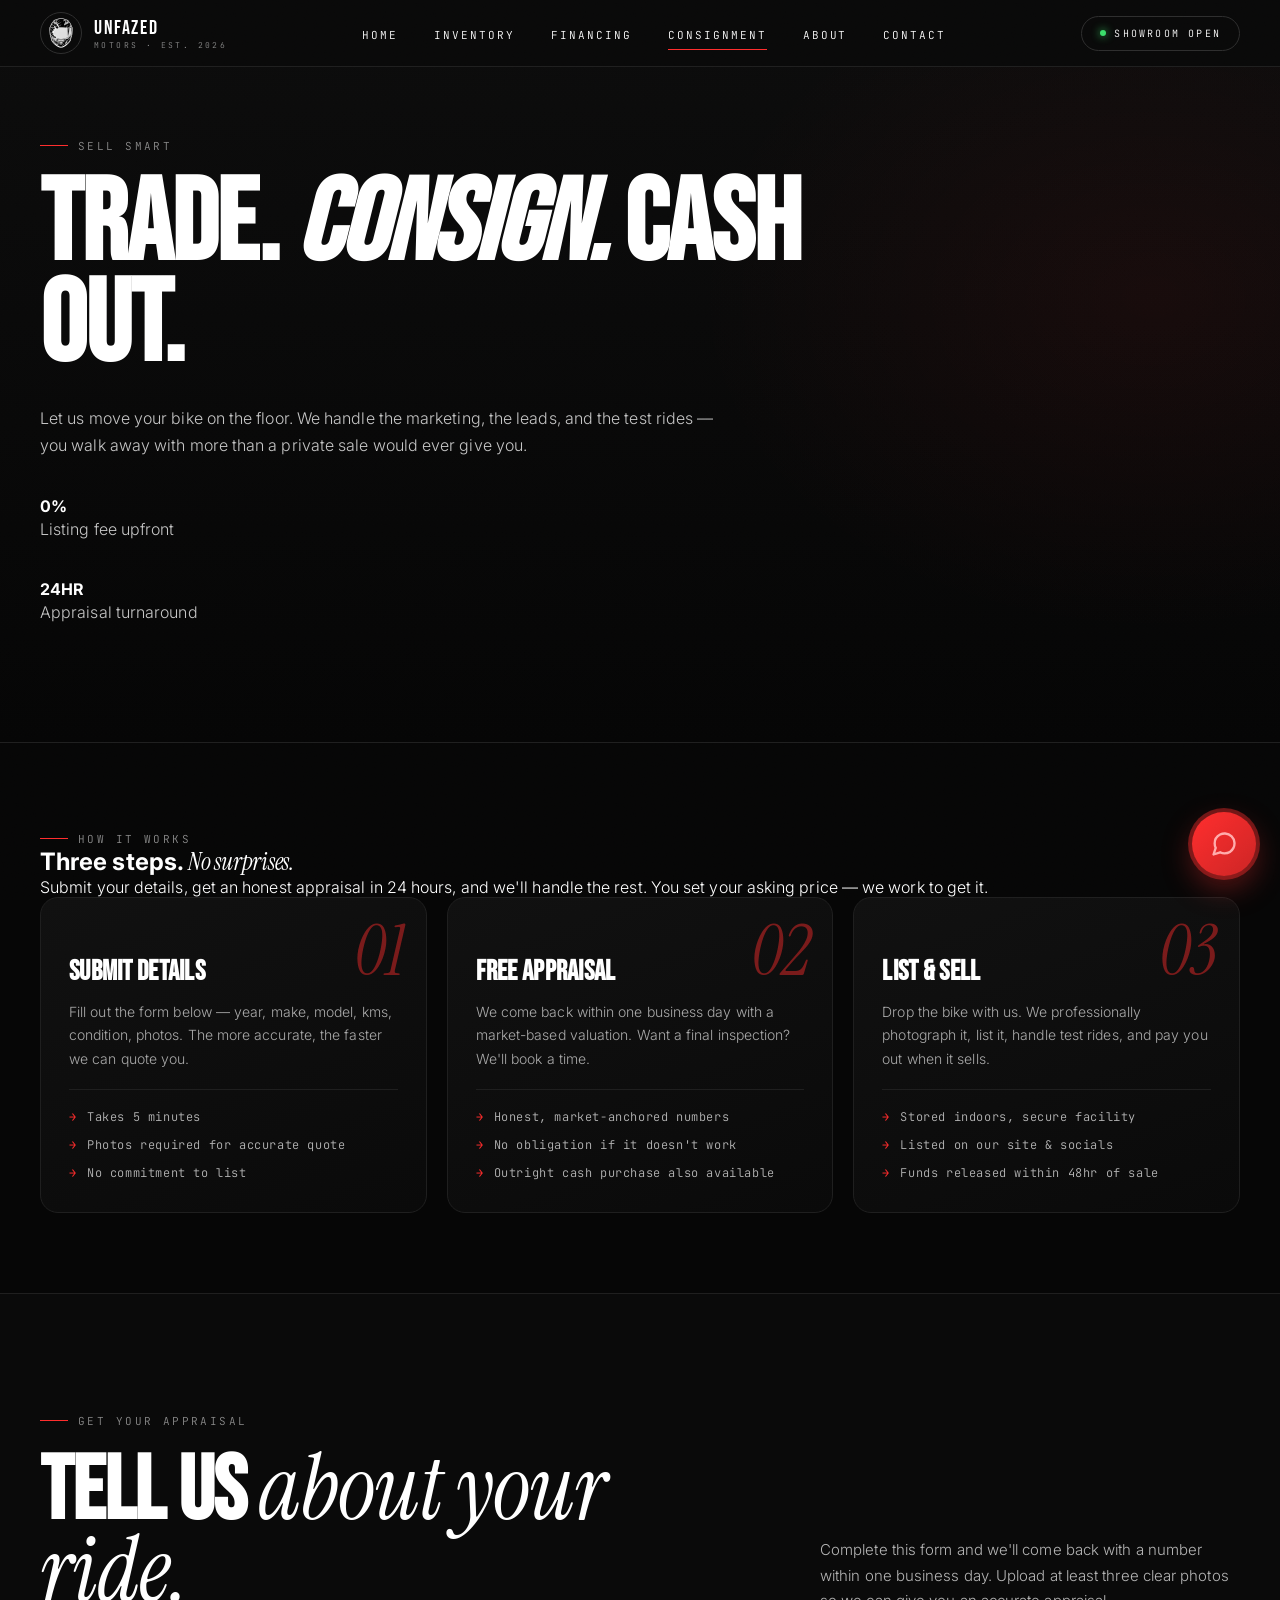
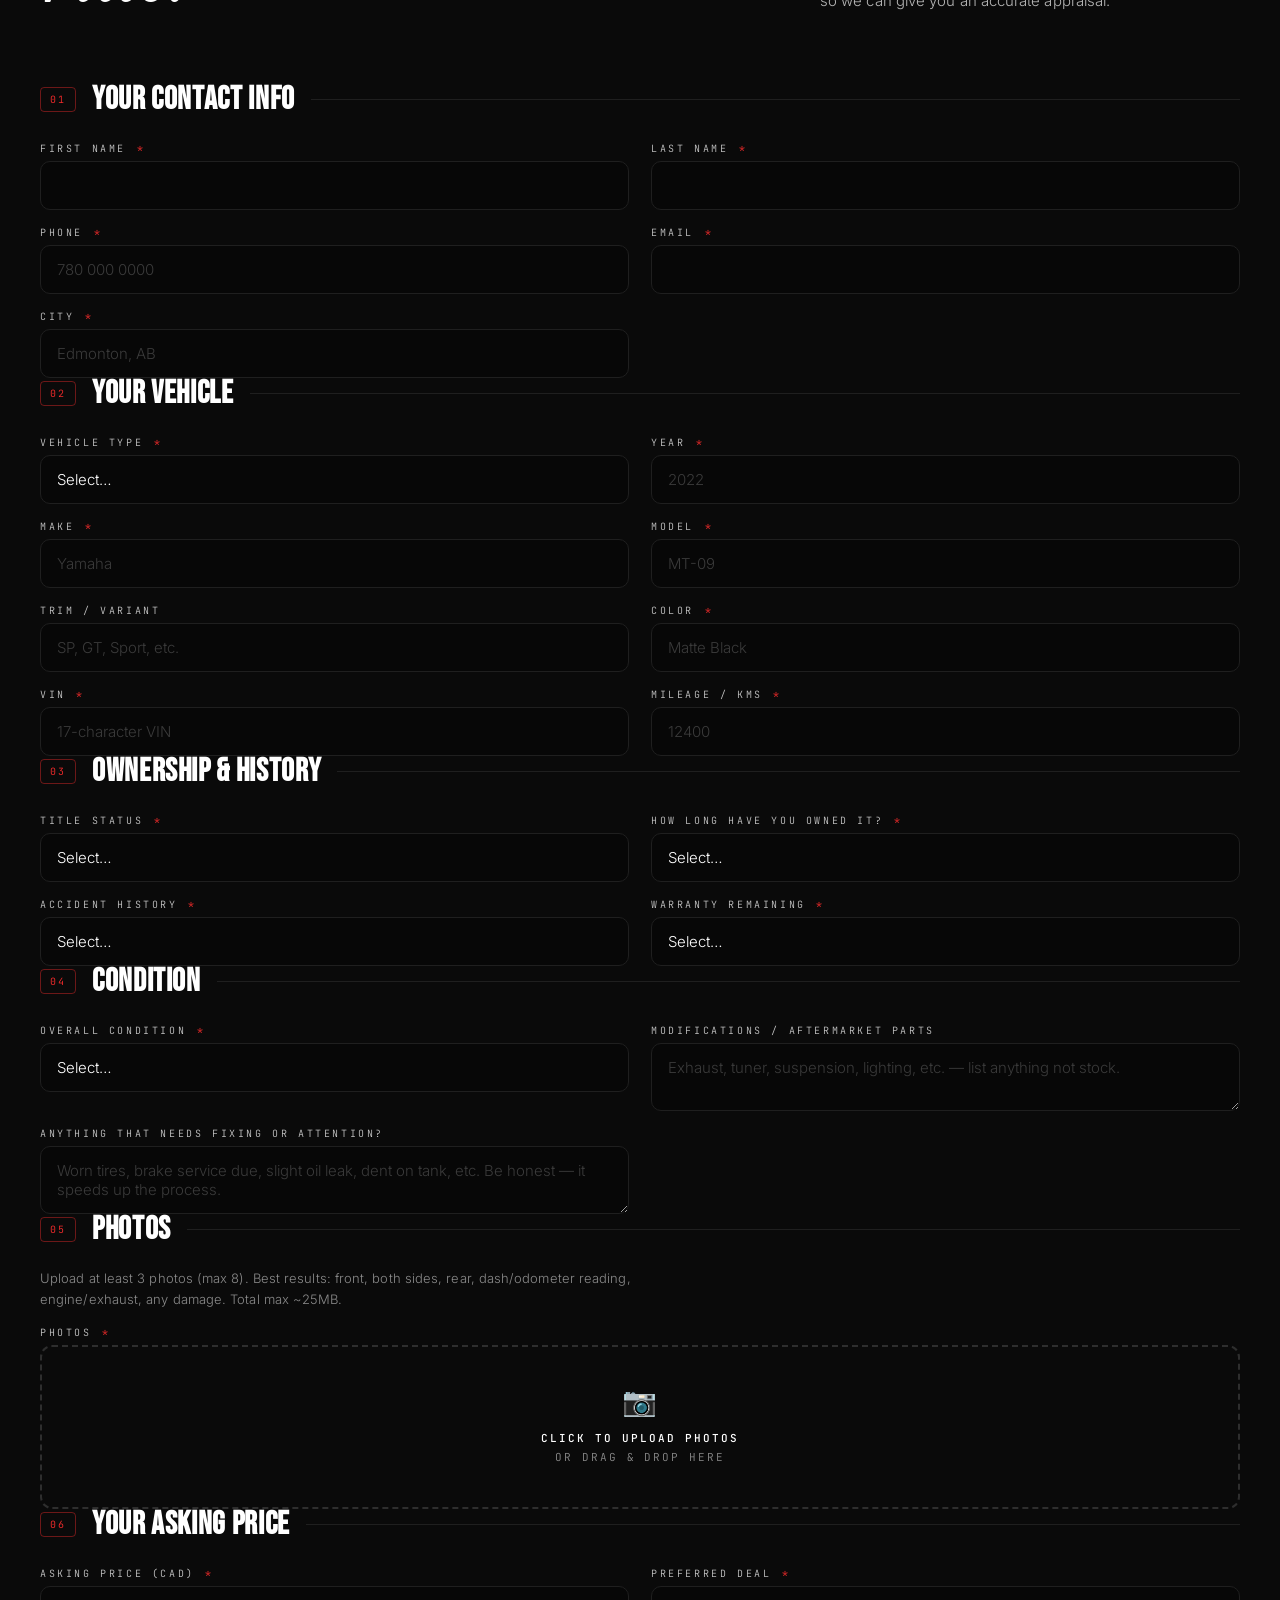
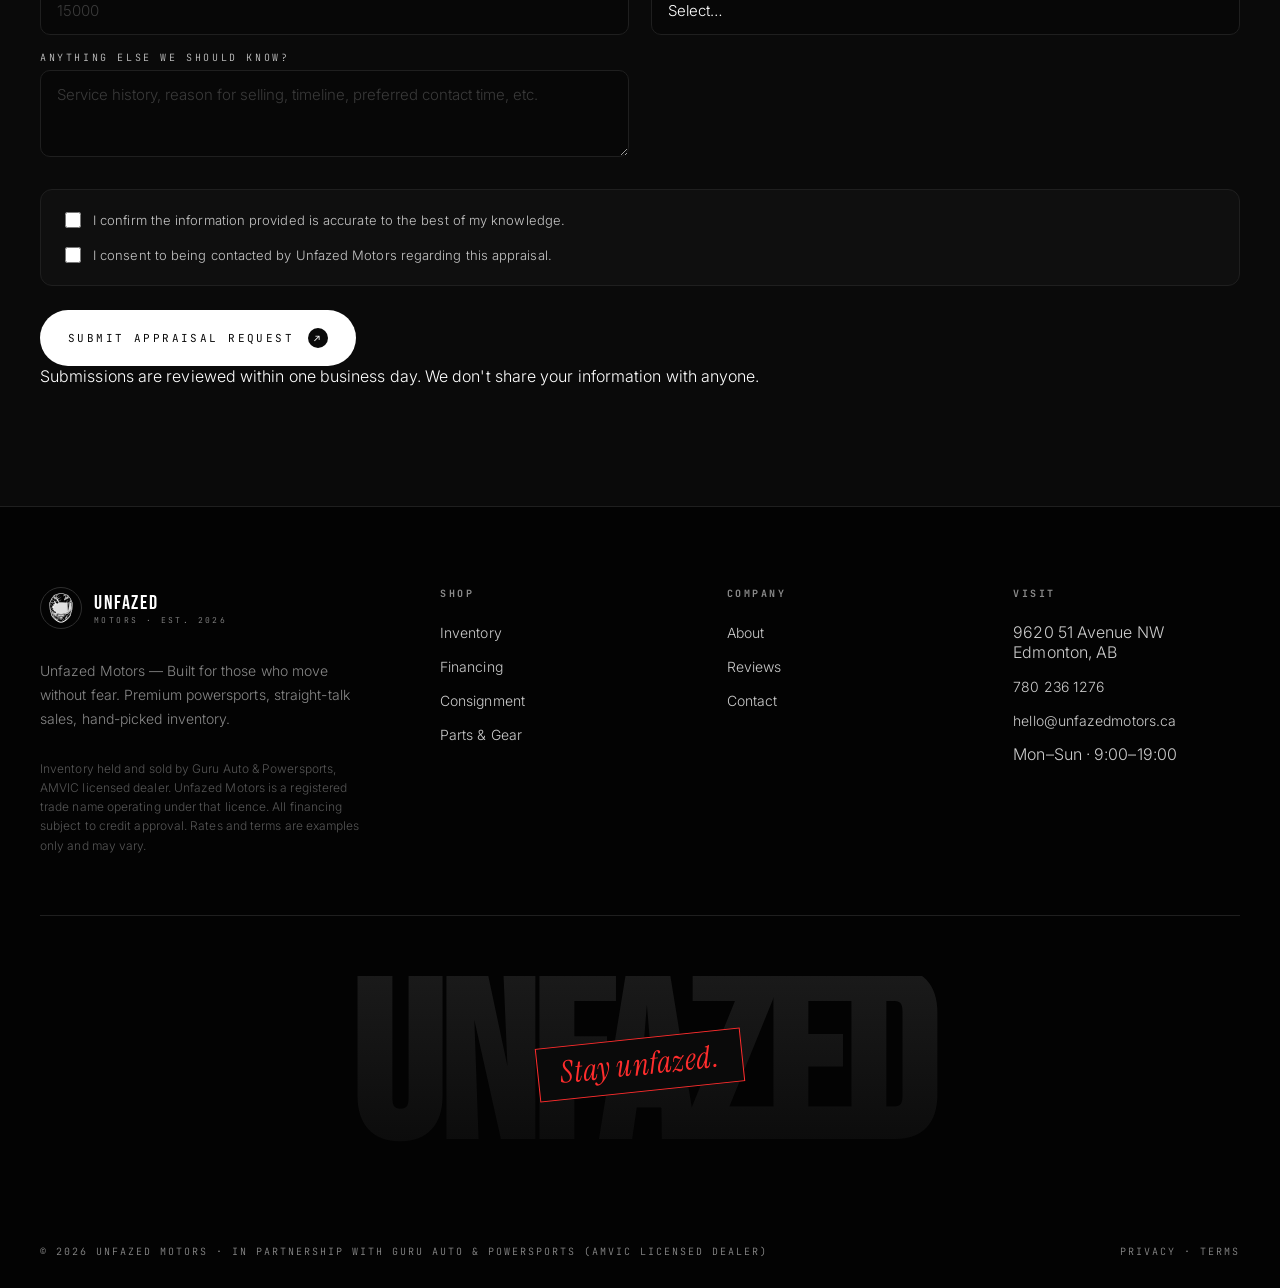
==== consignment.html @ b4e79d4d "Clean website upload without Airtable secrets" ====
<!DOCTYPE html>
<html lang="en">
<head>
<meta charset="UTF-8">
<meta name="viewport" content="width=device-width, initial-scale=1.0">
<title>Consignment & Trade-In · Get Your Appraisal — Unfazed Motors</title>
<link rel="icon" href="favicon.ico" sizes="any">
<link rel="icon" type="image/png" href="assets/logo-damaged.png">
<link rel="apple-touch-icon" href="assets/logo-damaged.png">
<meta name="description" content="Sell your motorcycle, ATV, or powersports vehicle on consignment at Unfazed Motors in Edmonton. Free appraisal — submit your details and photos online.">
<meta name="theme-color" content="#0a0a0a">
<link rel="preconnect" href="https://fonts.googleapis.com">
<link rel="preconnect" href="https://fonts.gstatic.com" crossorigin>
<link href="https://fonts.googleapis.com/css2?family=Bebas+Neue&family=Instrument+Serif:ital@0;1&family=JetBrains+Mono:wght@400;500&family=Inter:wght@300;400;500;600&display=swap" rel="stylesheet">
<link rel="stylesheet" href="css/style.css">
<link rel="stylesheet" href="css/financing.css">
<link rel="stylesheet" href="css/consignment.css">
<link rel="stylesheet" href="css/chatbot.css">
</head>
<body class="financing-page">

<!-- ========== HEADER ========== -->
<header id="hdr" class="stuck">
  <a href="index.html" class="brand">
    <div class="brand-mark"><img src="assets/logo-damaged.png" alt="Unfazed Motors"></div>
    <div class="brand-name">UNFAZED<small>MOTORS · EST. 2026</small></div>
  </a>
  <nav>
    <ul>
      <li><a href="index.html">Home</a></li>
      <li><a href="inventory.html">Inventory</a></li>
      <li><a href="financing.html">Financing</a></li>
      <li><a href="consignment.html" class="active">Consignment</a></li>
      <li><a href="index.html#about">About</a></li>
      <li><a href="index.html#contact">Contact</a></li>
    </ul>
  </nav>
  <a href="tel:17802361276" class="header-cta">Showroom Open</a>
  <button class="burger" aria-label="Menu"><span></span><span></span><span></span></button>
</header>

<nav class="mobile-nav" id="mobileNav">
  <a href="index.html">Home</a>
  <a href="inventory.html">Inventory</a>
  <a href="financing.html">Financing</a>
  <a href="consignment.html">Consignment</a>
  <a href="index.html#about">About</a>
  <a href="index.html#contact">Contact</a>
  <a href="tel:17802361276" class="mob-cta">780 236 1276</a>
</nav>

<!-- ========== HERO ========== -->
<section class="fin-hero">
  <div class="fin-hero-bg"></div>
  <div class="fin-hero-inner">
    <span class="eyebrow">Sell Smart</span>
    <h1>Trade. <em>Consign.</em> Cash out.</h1>
    <p class="fin-hero-sub">Let us move your bike on the floor. We handle the marketing, the leads, and the test rides — you walk away with more than a private sale would ever give you.</p>
    <div class="fin-hero-stats">
      <div class="fin-stat"><b>0<span>%</span></b><p>Listing fee upfront</p></div>
      <div class="fin-stat"><b>24<span>HR</span></b><p>Appraisal turnaround</p></div>
    </div>
  </div>
</section>

<!-- ========== HOW IT WORKS ========== -->
<div class="fin-why">
  <div class="fin-why-head">
    <span class="eyebrow">How it works</span>
    <h2>Three steps. <em class="serif">No surprises.</em></h2>
    <p>Submit your details, get an honest appraisal in 24 hours, and we'll handle the rest. You set your asking price — we work to get it.</p>
  </div>
  <div class="fin-why-grid">

    <div class="fin-why-card reveal">
      <div class="wc-num">01</div>
      <h3>Submit details</h3>
      <p>Fill out the form below — year, make, model, kms, condition, photos. The more accurate, the faster we can quote you.</p>
      <ul>
        <li>Takes 5 minutes</li>
        <li>Photos required for accurate quote</li>
        <li>No commitment to list</li>
      </ul>
    </div>

    <div class="fin-why-card reveal">
      <div class="wc-num">02</div>
      <h3>Free appraisal</h3>
      <p>We come back within one business day with a market-based valuation. Want a final inspection? We'll book a time.</p>
      <ul>
        <li>Honest, market-anchored numbers</li>
        <li>No obligation if it doesn't work</li>
        <li>Outright cash purchase also available</li>
      </ul>
    </div>

    <div class="fin-why-card reveal">
      <div class="wc-num">03</div>
      <h3>List & sell</h3>
      <p>Drop the bike with us. We professionally photograph it, list it, handle test rides, and pay you out when it sells.</p>
      <ul>
        <li>Stored indoors, secure facility</li>
        <li>Listed on our site & socials</li>
        <li>Funds released within 48hr of sale</li>
      </ul>
    </div>

  </div>
</div>

<!-- ========== APPRAISAL FORM ========== -->
<section class="fin-form-section" id="apply">
  <div class="section-head">
    <div class="left">
      <span class="eyebrow">Get your appraisal</span>
      <h2 class="section-title">Tell us <em>about your ride.</em></h2>
    </div>
    <div class="right">
      <p>Complete this form and we'll come back with a number within one business day. Upload at least three clear photos so we can give you an accurate appraisal.</p>
    </div>
  </div>

  <div id="conFormWrap">
    <form
      id="conForm"
      action="https://formspree.io/f/xgorpqny"
      method="POST"
      enctype="multipart/form-data"
      class="fin-form"
      novalidate
    >
      <input type="hidden" name="_subject" value="🏍️ New Consignment Appraisal Request">
      <input type="hidden" name="_replyto" id="replyto" value="">
      <input type="hidden" name="form_type" value="Consignment / Trade-In Appraisal">

      <!-- ===== CONTACT ===== -->
      <div class="fs-block">
        <div class="fs-section-head">
          <span class="fs-num">01</span>
          <h2 class="fs-section-title">Your contact info</h2>
          <span class="fs-section-rule"></span>
        </div>
        <div class="fs-grid">
          <div class="fs-field">
            <label class="fs-label" for="firstName">First name <i class="req">*</i></label>
            <input class="fs-input" type="text" id="firstName" name="firstName" required autocomplete="given-name">
          </div>
          <div class="fs-field">
            <label class="fs-label" for="lastName">Last name <i class="req">*</i></label>
            <input class="fs-input" type="text" id="lastName" name="lastName" required autocomplete="family-name">
          </div>
          <div class="fs-field">
            <label class="fs-label" for="phone">Phone <i class="req">*</i></label>
            <input class="fs-input" type="tel" id="phone" name="phone" required autocomplete="tel" placeholder="780 000 0000">
          </div>
          <div class="fs-field">
            <label class="fs-label" for="emailInput">Email <i class="req">*</i></label>
            <input class="fs-input" type="email" id="emailInput" name="email" required autocomplete="email">
          </div>
          <div class="fs-field fs-full">
            <label class="fs-label" for="city">City <i class="req">*</i></label>
            <input class="fs-input" type="text" id="city" name="city" required placeholder="Edmonton, AB">
          </div>
        </div>
      </div>

      <!-- ===== VEHICLE BASICS ===== -->
      <div class="fs-block">
        <div class="fs-section-head">
          <span class="fs-num">02</span>
          <h2 class="fs-section-title">Your vehicle</h2>
          <span class="fs-section-rule"></span>
        </div>
        <div class="fs-grid">
          <div class="fs-field">
            <label class="fs-label" for="vehicleType">Vehicle type <i class="req">*</i></label>
            <select class="fs-input" id="vehicleType" name="vehicleType" required>
              <option value="">Select…</option>
              <option>Motorcycle</option>
              <option>Scooter</option>
              <option>ATV</option>
              <option>UTV / Side-by-Side</option>
              <option>Snowmobile</option>
              <option>Dirt Bike</option>
              <option>Car / Truck / SUV</option>
              <option>Other</option>
            </select>
          </div>
          <div class="fs-field">
            <label class="fs-label" for="year">Year <i class="req">*</i></label>
            <input class="fs-input" type="number" id="year" name="year" required min="1950" max="2030" placeholder="2022">
          </div>
          <div class="fs-field">
            <label class="fs-label" for="make">Make <i class="req">*</i></label>
            <input class="fs-input" type="text" id="make" name="make" required placeholder="Yamaha">
          </div>
          <div class="fs-field">
            <label class="fs-label" for="model">Model <i class="req">*</i></label>
            <input class="fs-input" type="text" id="model" name="model" required placeholder="MT-09">
          </div>
          <div class="fs-field">
            <label class="fs-label" for="trim">Trim / Variant</label>
            <input class="fs-input" type="text" id="trim" name="trim" placeholder="SP, GT, Sport, etc.">
          </div>
          <div class="fs-field">
            <label class="fs-label" for="color">Color <i class="req">*</i></label>
            <input class="fs-input" type="text" id="color" name="color" required placeholder="Matte Black">
          </div>
          <div class="fs-field">
            <label class="fs-label" for="vin">VIN <i class="req">*</i></label>
            <input class="fs-input" type="text" id="vin" name="vin" required maxlength="17" placeholder="17-character VIN">
          </div>
          <div class="fs-field">
            <label class="fs-label" for="kms">Mileage / KMs <i class="req">*</i></label>
            <input class="fs-input" type="number" id="kms" name="kms" required min="0" placeholder="12400">
          </div>
        </div>
      </div>

      <!-- ===== OWNERSHIP & HISTORY ===== -->
      <div class="fs-block">
        <div class="fs-section-head">
          <span class="fs-num">03</span>
          <h2 class="fs-section-title">Ownership & history</h2>
          <span class="fs-section-rule"></span>
        </div>
        <div class="fs-grid">
          <div class="fs-field">
            <label class="fs-label" for="ownership">Title status <i class="req">*</i></label>
            <select class="fs-input" id="ownership" name="ownership" required>
              <option value="">Select…</option>
              <option>Clean title — owned outright</option>
              <option>Lien — still financing</option>
              <option>Lease buyout</option>
              <option>Salvage / rebuilt</option>
              <option>Other / Unsure</option>
            </select>
          </div>
          <div class="fs-field">
            <label class="fs-label" for="ownedFor">How long have you owned it? <i class="req">*</i></label>
            <select class="fs-input" id="ownedFor" name="ownedFor" required>
              <option value="">Select…</option>
              <option>Under 6 months</option>
              <option>6–12 months</option>
              <option>1–2 years</option>
              <option>2–5 years</option>
              <option>5+ years</option>
            </select>
          </div>
          <div class="fs-field">
            <label class="fs-label" for="accident">Accident history <i class="req">*</i></label>
            <select class="fs-input" id="accident" name="accident" required>
              <option value="">Select…</option>
              <option>No accidents — clean record</option>
              <option>Minor — dropped / cosmetic</option>
              <option>Moderate — repaired collision</option>
              <option>Major — frame/major component damage</option>
              <option>Unsure</option>
            </select>
          </div>
          <div class="fs-field">
            <label class="fs-label" for="warranty">Warranty remaining <i class="req">*</i></label>
            <select class="fs-input" id="warranty" name="warranty" required>
              <option value="">Select…</option>
              <option>Full factory warranty active</option>
              <option>Extended warranty active</option>
              <option>Powertrain only</option>
              <option>Expired / no warranty</option>
              <option>Unsure</option>
            </select>
          </div>
        </div>
      </div>

      <!-- ===== CONDITION ===== -->
      <div class="fs-block">
        <div class="fs-section-head">
          <span class="fs-num">04</span>
          <h2 class="fs-section-title">Condition</h2>
          <span class="fs-section-rule"></span>
        </div>
        <div class="fs-grid">
          <div class="fs-field fs-full">
            <label class="fs-label" for="condition">Overall condition <i class="req">*</i></label>
            <select class="fs-input" id="condition" name="condition" required>
              <option value="">Select…</option>
              <option>Showroom / like-new</option>
              <option>Excellent — minor wear</option>
              <option>Good — typical use</option>
              <option>Fair — visible wear, runs well</option>
              <option>Needs work — mechanical issues</option>
            </select>
          </div>
          <div class="fs-field fs-full">
            <label class="fs-label" for="modifications">Modifications / aftermarket parts</label>
            <textarea class="fs-input" id="modifications" name="modifications" rows="2" placeholder="Exhaust, tuner, suspension, lighting, etc. — list anything not stock."></textarea>
          </div>
          <div class="fs-field fs-full">
            <label class="fs-label" for="needsFixing">Anything that needs fixing or attention?</label>
            <textarea class="fs-input" id="needsFixing" name="needsFixing" rows="2" placeholder="Worn tires, brake service due, slight oil leak, dent on tank, etc. Be honest — it speeds up the process."></textarea>
          </div>
        </div>
      </div>

      <!-- ===== PHOTOS ===== -->
      <div class="fs-block">
        <div class="fs-section-head">
          <span class="fs-num">05</span>
          <h2 class="fs-section-title">Photos</h2>
          <span class="fs-section-rule"></span>
        </div>
        <p class="fs-block-help">Upload at least 3 photos (max 8). Best results: front, both sides, rear, dash/odometer reading, engine/exhaust, any damage. Total max ~25MB.</p>
        <div class="fs-field fs-full">
          <label class="fs-label" for="photos">Photos <i class="req">*</i></label>
          <label class="fs-file-drop" for="photos">
            <input type="file" id="photos" name="photos" accept="image/*" multiple required>
            <span class="fs-file-icon">📷</span>
            <span class="fs-file-text"><b>Click to upload photos</b><br><span>or drag & drop here</span></span>
            <span class="fs-file-list" id="photoList"></span>
          </label>
        </div>
      </div>

      <!-- ===== ASKING PRICE ===== -->
      <div class="fs-block">
        <div class="fs-section-head">
          <span class="fs-num">06</span>
          <h2 class="fs-section-title">Your asking price</h2>
          <span class="fs-section-rule"></span>
        </div>
        <div class="fs-grid">
          <div class="fs-field">
            <label class="fs-label" for="askingPrice">Asking price (CAD) <i class="req">*</i></label>
            <input class="fs-input" type="number" id="askingPrice" name="askingPrice" required min="0" placeholder="15000">
          </div>
          <div class="fs-field">
            <label class="fs-label" for="dealType">Preferred deal <i class="req">*</i></label>
            <select class="fs-input" id="dealType" name="dealType" required>
              <option value="">Select…</option>
              <option>Consignment (you sell it for me)</option>
              <option>Outright cash purchase</option>
              <option>Trade toward another bike on your floor</option>
              <option>Open to either — recommend best option</option>
            </select>
          </div>
          <div class="fs-field fs-full">
            <label class="fs-label" for="comments">Anything else we should know?</label>
            <textarea class="fs-input" id="comments" name="comments" rows="3" placeholder="Service history, reason for selling, timeline, preferred contact time, etc."></textarea>
          </div>
        </div>
      </div>

      <!-- ===== CONSENT ===== -->
      <div class="fs-consent">
        <label class="fs-consent-row">
          <input type="checkbox" id="accuracyConfirm" required>
          <span>I confirm the information provided is accurate to the best of my knowledge.</span>
        </label>
        <label class="fs-consent-row">
          <input type="checkbox" id="contactConsent" required>
          <span>I consent to being contacted by Unfazed Motors regarding this appraisal.</span>
        </label>
      </div>

      <button type="submit" class="btn btn-primary fs-submit">
        Submit appraisal request <span class="arrow">↗</span>
      </button>

      <p class="fs-fineprint">Submissions are reviewed within one business day. We don't share your information with anyone.</p>
    </form>

    <div id="conSuccess">
      <div class="fin-success-block">
        <div class="fin-success-icon">✓</div>
        <h2>Got it. <em class="serif">We'll be in touch.</em></h2>
        <p>We've received your appraisal request and will review it within one business day. A team member will reach out with a valuation and next steps.</p>
        <div class="fin-success-btns">
          <a href="tel:17802361276" class="btn btn-primary">Call 780 236 1276 <span class="arrow">↗</span></a>
          <a href="inventory.html" class="btn btn-outline">Browse Inventory <span class="arrow">↗</span></a>
        </div>
      </div>
    </div>

    <div id="conError">
      <div class="fin-error-block">
        <p>Something went wrong submitting your appraisal. Please call us directly at <a href="tel:17802361276">780 236 1276</a> or email <a href="mailto:hello@unfazedmotors.ca">hello@unfazedmotors.ca</a> and we'll get you sorted.</p>
      </div>
    </div>
  </div>
</section>

<!-- ========== FOOTER ========== -->
<footer>
  <div class="footer-top">
    <div class="foot-brand">
      <a href="index.html" class="brand">
        <div class="brand-mark"><img src="assets/logo-damaged.png" alt=""></div>
        <div class="brand-name">UNFAZED<small>MOTORS · EST. 2026</small></div>
      </a>
      <p>Unfazed Motors — Built for those who move without fear. Premium powersports, straight-talk sales, hand-picked inventory.</p>
      <p style="font-size:12px;color:#555;line-height:1.6;margin-top:8px">Inventory held and sold by Guru Auto &amp; Powersports, AMVIC licensed dealer. Unfazed Motors is a registered trade name operating under that licence. All financing subject to credit approval. Rates and terms are examples only and may vary.</p>
    </div>
    <div class="foot-col">
      <h6>Shop</h6>
      <ul>
        <li><a href="inventory.html">Inventory</a></li>
        <li><a href="financing.html">Financing</a></li>
        <li><a href="consignment.html">Consignment</a></li>
        <li><a href="#">Parts &amp; Gear</a></li>
      </ul>
    </div>
    <div class="foot-col">
      <h6>Company</h6>
      <ul>
        <li><a href="index.html#about">About</a></li>
        <li><a href="#">Reviews</a></li>
        <li><a href="index.html#contact">Contact</a></li>
      </ul>
    </div>
    <div class="foot-col">
      <h6>Visit</h6>
      <ul>
        <li style="color:#ccc">9620 51 Avenue NW<br>Edmonton, AB</li>
        <li><a href="tel:17802361276">780 236 1276</a></li>
        <li><a href="mailto:hello@unfazedmotors.ca">hello@unfazedmotors.ca</a></li>
        <li style="color:#ccc">Mon–Sun · 9:00–19:00</li>
      </ul>
    </div>
  </div>
  <div class="footer-mega"><h1>UNFAZED</h1><span class="stamp">Stay unfazed.</span></div>
  <div class="foot-bottom">
    <span>© 2026 Unfazed Motors · In partnership with Guru Auto &amp; Powersports (AMVIC Licensed Dealer)</span>
    <span><a href="#">Privacy</a> · <a href="#">Terms</a></span>
  </div>
</footer>

<script src="js/main.js"></script>
<script src="js/consignment.js"></script>
<div id="unfazedChatRoot"></div>
<script src="js/chatbot.js"></script>
</body>
</html>
---- css/style.css ----
/* ================================================
   UNFAZED MOTORS — Shared Design System
   ================================================ */

:root {
  --bg: #0a0a0a;
  --ink: #ffffff;
  --mute: #8a8a8a;
  --line: #1f1f1f;
  --line-hi: #2e2e2e;
  --card: #121212;
  --accent: #ff2d2d;
  --accent-dim: #b81a1a;
  --cream: #f5f1e8;
}

*, *::before, *::after { margin: 0; padding: 0; box-sizing: border-box; }
html { scroll-behavior: smooth; }
body {
  background: var(--bg);
  color: var(--ink);
  font-family: 'Inter', sans-serif;
  font-weight: 300;
  -webkit-font-smoothing: antialiased;
  overflow-x: hidden;
  letter-spacing: 0.005em;
}
/* Film-grain overlay — disabled on mobile/touch because mix-blend-mode forces
   a full-page recomposite on every animation frame, which kills the marquee
   on iPhones. Hover query keeps it for desktop pointers only. */
@media (hover: hover) and (min-width: 1000px) {
  body::before {
    content: "";
    position: fixed; inset: 0;
    pointer-events: none;
    z-index: 9999;
    opacity: 0.06;
    mix-blend-mode: overlay;
    background-image: url("data:image/svg+xml;utf8,<svg xmlns='http://www.w3.org/2000/svg' width='200' height='200'><filter id='n'><feTurbulence type='fractalNoise' baseFrequency='0.9' numOctaves='3' stitchTiles='stitch'/></filter><rect width='100%25' height='100%25' filter='url(%23n)'/></svg>");
  }
}
img { display: block; max-width: 100%; }
a { color: inherit; text-decoration: none; }
button { font-family: inherit; cursor: pointer; border: none; background: none; color: inherit; }

/* ---- Typography utilities ---- */
.display { font-family: 'Bebas Neue', sans-serif; font-weight: 400; letter-spacing: -0.01em; line-height: 0.85; text-transform: uppercase; }
.serif   { font-family: 'Instrument Serif', serif; font-weight: 400; letter-spacing: -0.01em; }
.mono    { font-family: 'JetBrains Mono', monospace; font-weight: 400; font-size: 11px; letter-spacing: 0.12em; text-transform: uppercase; }
.eyebrow {
  font-family: 'JetBrains Mono', monospace;
  font-size: 11px; letter-spacing: 0.22em; text-transform: uppercase; color: var(--mute);
  display: inline-flex; align-items: center; gap: 10px;
}
.eyebrow::before { content: ""; width: 28px; height: 1px; background: var(--accent); }

/* ---- Header ---- */
header {
  position: fixed; top: 0; left: 0; right: 0; z-index: 100;
  padding: 18px 40px;
  display: flex; align-items: center; justify-content: space-between;
  transition: all .35s ease;
  border-bottom: 1px solid transparent;
}
/* iOS Safari: solid bg on stuck header; add backdrop-filter only where reliable */
header.stuck {
  background: #0a0a0a;
  border-bottom: 1px solid var(--line);
  padding: 12px 40px;
}
@supports (backdrop-filter: blur(1px)) {
  @media (min-width: 1000px) {
    header.stuck {
      background: rgba(10, 10, 10, 0.88);
      backdrop-filter: blur(14px);
      -webkit-backdrop-filter: blur(14px);
    }
  }
}

.brand { display: flex; align-items: center; gap: 12px; }
.brand-mark {
  width: 42px; height: 42px; background: transparent; border-radius: 50%;
  display: grid; place-items: center; overflow: hidden;
  transition: transform .4s cubic-bezier(.2,.8,.2,1);
  border: 1px solid var(--line-hi);
}
.brand-mark img { width: 100%; height: 100%; object-fit: contain; padding: 4px; }
.brand:hover .brand-mark { transform: rotate(-8deg); }
.brand-name { font-family: 'Bebas Neue', sans-serif; font-size: 20px; letter-spacing: 0.08em; line-height: 1; }
.brand-name small { display: block; font-family: 'JetBrains Mono', monospace; font-size: 8px; letter-spacing: 0.3em; color: var(--mute); margin-top: 3px; }

nav ul { list-style: none; display: flex; gap: 36px; align-items: center; }
nav a {
  font-family: 'JetBrains Mono', monospace; font-size: 11px; letter-spacing: 0.18em; text-transform: uppercase;
  color: var(--ink); position: relative; padding: 8px 0; transition: color .25s;
}
nav a::after { content: ""; position: absolute; left: 0; bottom: 0; width: 0; height: 1px; background: var(--accent); transition: width .3s ease; }
nav a:hover::after, nav a.active::after { width: 100%; }
nav a.active { color: var(--ink); }

.header-cta {
  font-family: 'JetBrains Mono', monospace; font-size: 10px; letter-spacing: 0.22em; text-transform: uppercase;
  padding: 10px 18px; border: 1px solid var(--line-hi); border-radius: 999px;
  transition: all .25s; display: flex; align-items: center; gap: 8px;
}
.header-cta::before {
  content: ""; width: 6px; height: 6px; border-radius: 50%;
  background: #3adf6a; box-shadow: 0 0 8px #3adf6a; animation: pulse 2s infinite;
}
@keyframes pulse { 50% { opacity: 0.5; } }
.header-cta:hover { border-color: var(--ink); background: var(--ink); color: var(--bg); }
.header-cta:hover::before { background: var(--bg); box-shadow: none; }

.burger { display: none; flex-direction: column; gap: 5px; padding: 8px; }
.burger span { width: 22px; height: 1.5px; background: var(--ink); transition: all .3s; }
.burger.open span:nth-child(1) { transform: translateY(6.5px) rotate(45deg); }
.burger.open span:nth-child(2) { opacity: 0; }
.burger.open span:nth-child(3) { transform: translateY(-6.5px) rotate(-45deg); }

.mobile-nav {
  display: none;
  position: fixed; top: 0; left: 0; right: 0; bottom: 0; z-index: 99;
  background: #0a0a0a;
  flex-direction: column; align-items: center; justify-content: center; gap: 32px;
  padding: 80px 40px 40px;
}
.mobile-nav.open { display: flex; }
.mobile-nav a {
  font-family: 'Bebas Neue', sans-serif; font-size: 48px; letter-spacing: 0.04em;
  color: var(--ink); transition: color .2s;
}
.mobile-nav a:hover { color: var(--accent); }
.mobile-nav .mob-cta {
  font-family: 'JetBrains Mono', monospace; font-size: 11px; letter-spacing: 0.22em;
  text-transform: uppercase; padding: 14px 28px; border: 1px solid var(--ink);
  border-radius: 999px; color: var(--ink); margin-top: 16px;
  transition: all .25s;
}
.mobile-nav .mob-cta:hover { background: var(--ink); color: var(--bg); }

/* ---- Buttons ---- */
.btn {
  display: inline-flex; align-items: center; gap: 14px;
  padding: 18px 28px;
  font-family: 'JetBrains Mono', monospace; font-size: 11px; letter-spacing: 0.22em; text-transform: uppercase;
  border-radius: 999px; transition: all .3s cubic-bezier(.2,.8,.2,1); position: relative; overflow: hidden;
}
.btn-primary { background: var(--ink); color: var(--bg); }
.btn-primary:hover { background: var(--accent); color: var(--ink); transform: translateY(-2px); }
.btn-outline { background: transparent; color: var(--ink); border: 1px solid var(--line-hi); }
.btn-outline:hover { border-color: var(--ink); transform: translateY(-2px); }
.btn .arrow { width: 20px; height: 20px; border-radius: 50%; background: currentColor; color: var(--bg); display: grid; place-items: center; font-size: 10px; transition: transform .3s; }
.btn-primary .arrow { background: var(--bg); color: var(--ink); }
.btn-primary:hover .arrow { background: var(--ink); color: var(--accent); }
.btn-outline .arrow { background: var(--ink); color: var(--bg); }
.btn:hover .arrow { transform: rotate(-45deg); }

/* ---- Chip filters ---- */
.chip {
  font-family: 'JetBrains Mono', monospace; font-size: 10px; letter-spacing: 0.2em; text-transform: uppercase;
  padding: 10px 16px; border: 1px solid var(--line-hi); border-radius: 999px; color: var(--mute); transition: all .2s; cursor: pointer; background: none;
}
.chip:hover { border-color: var(--ink); color: var(--ink); }
.chip.active { background: var(--ink); color: var(--bg); border-color: var(--ink); }

/* ---- Section layout ---- */
section { padding: 120px 40px; position: relative; }
.section-head { display: grid; grid-template-columns: 1fr 1fr; gap: 60px; align-items: end; margin-bottom: 70px; }
.section-head .left { display: flex; flex-direction: column; gap: 22px; }
.section-title { font-family: 'Bebas Neue', sans-serif; font-size: clamp(50px, 7vw, 100px); line-height: 0.88; letter-spacing: -0.01em; }
.section-title em { font-family: 'Instrument Serif', serif; font-style: italic; font-weight: 400; text-transform: lowercase; }
.section-head .right { color: #b5b5b5; font-size: 15px; line-height: 1.7; max-width: 420px; justify-self: end; }

/* ---- Inventory cards (shared) ---- */
.inv-grid { display: grid; grid-template-columns: repeat(3, 1fr); gap: 24px; }
.card {
  background: var(--card); border: 1px solid var(--line); border-radius: 18px;
  overflow: hidden; position: relative; transition: all .4s cubic-bezier(.2,.8,.2,1);
}
.card:hover { transform: translateY(-6px); border-color: var(--line-hi); }
.card a { display: block; }
.card-media { aspect-ratio: 4/3; background: radial-gradient(circle at 40% 40%, #1e1e1e 0%, #080808 75%); position: relative; overflow: hidden; }
.card-media img { width: 100%; height: 100%; object-fit: cover; transition: transform .5s cubic-bezier(.2,.8,.2,1); }
.card:hover .card-media img { transform: scale(1.04); }
.card-media .placeholder-svg { position: absolute; bottom: -4%; left: 50%; transform: translateX(-50%); width: 92%; transition: transform .5s cubic-bezier(.2,.8,.2,1); }
.card:hover .card-media .placeholder-svg { transform: translateX(-50%) scale(1.06); }
.card-badge {
  position: absolute; top: 14px; left: 14px;
  font-family: 'JetBrains Mono', monospace; font-size: 9px; letter-spacing: 0.22em; text-transform: uppercase;
  padding: 6px 10px; border-radius: 4px;
  background: rgba(255,255,255,0.08); backdrop-filter: blur(6px);
  border: 1px solid rgba(255,255,255,0.1);
}
.card-badge.badge-new { color: var(--accent); border-color: rgba(255,45,45,0.3); }
.card-badge.badge-featured { color: #3adf6a; border-color: rgba(58,223,106,0.3); }
.card-badge.badge-reduced { color: #f59e0b; border-color: rgba(245,158,11,0.3); }
.card-body { padding: 22px 22px 24px; }
.card-top { display: flex; justify-content: space-between; align-items: baseline; margin-bottom: 4px; font-family: 'JetBrains Mono', monospace; font-size: 10px; letter-spacing: 0.2em; text-transform: uppercase; color: var(--mute); }
.card h3 { font-family: 'Bebas Neue', sans-serif; font-size: 28px; letter-spacing: 0.01em; line-height: 1; margin-bottom: 18px; }
.card-meta {
  display: flex; gap: 14px; margin-bottom: 18px; padding-bottom: 18px; border-bottom: 1px solid var(--line);
  font-family: 'JetBrains Mono', monospace; font-size: 10px; letter-spacing: 0.15em; text-transform: uppercase; color: var(--mute);
  flex-wrap: wrap;
}
.card-meta span { display: inline-flex; align-items: center; gap: 6px; }
.card-meta span::before { content: ""; width: 3px; height: 3px; border-radius: 50%; background: var(--mute); }
.card-foot { display: flex; justify-content: space-between; align-items: center; }
.card-price { font-family: 'Bebas Neue', sans-serif; font-size: 26px; letter-spacing: 0.01em; }
.card-price small { font-family: 'JetBrains Mono', monospace; font-size: 9px; letter-spacing: 0.2em; text-transform: uppercase; color: var(--mute); display: block; margin-top: 2px; }
.card-cta { width: 42px; height: 42px; border-radius: 50%; background: var(--ink); color: var(--bg); display: grid; place-items: center; transition: all .25s; flex-shrink: 0; }
.card-cta:hover { background: var(--accent); color: var(--ink); transform: rotate(-45deg); }
.card-status-sold { opacity: 0.5; }
.card-status-sold .card-badge { background: rgba(0,0,0,0.6); color: var(--mute); border-color: var(--line); }

/* ---- Footer ---- */
footer { background: #030303; border-top: 1px solid var(--line); padding: 80px 40px 30px; }
.footer-top { display: grid; grid-template-columns: 1.5fr 1fr 1fr 1fr; gap: 60px; padding-bottom: 60px; border-bottom: 1px solid var(--line); }
.foot-brand { display: flex; flex-direction: column; gap: 20px; }
.foot-brand .brand { margin-bottom: 10px; }
.foot-brand p { color: #888; font-size: 14px; line-height: 1.7; max-width: 320px; }
.foot-col h6 { font-family: 'JetBrains Mono', monospace; font-size: 10px; letter-spacing: 0.25em; text-transform: uppercase; color: var(--mute); margin-bottom: 22px; }
.foot-col ul { list-style: none; display: flex; flex-direction: column; gap: 14px; }
.foot-col a { font-size: 14px; color: #ccc; transition: color .2s; }
.foot-col a:hover { color: var(--accent); }
.footer-mega { padding: 60px 0 50px; text-align: center; position: relative; }
.footer-mega h1 {
  font-family: 'Bebas Neue', sans-serif; font-size: clamp(90px, 18vw, 290px); line-height: 0.82; letter-spacing: -0.02em;
  background: linear-gradient(180deg, #1a1a1a 0%, #0a0a0a 100%);
  -webkit-background-clip: text; background-clip: text; -webkit-text-fill-color: transparent;
  user-select: none;
}
.footer-mega .stamp {
  position: absolute; top: 50%; left: 50%; transform: translate(-50%, -50%) rotate(-6deg);
  font-family: 'Instrument Serif', serif; font-style: italic;
  font-size: clamp(20px, 2.4vw, 36px); color: var(--accent);
  background: var(--bg); padding: 6px 22px; border: 1px solid var(--accent);
  letter-spacing: 0.02em; white-space: nowrap;
}
.foot-bottom {
  display: flex; justify-content: space-between; align-items: center;
  padding-top: 30px; flex-wrap: wrap; gap: 20px;
  font-family: 'JetBrains Mono', monospace; font-size: 10px; letter-spacing: 0.2em; text-transform: uppercase; color: var(--mute);
}
.foot-bottom a:hover { color: var(--ink); }

/* ---- Reveal animation ---- */
.reveal { opacity: 0; transform: translateY(30px); transition: opacity .9s cubic-bezier(.2,.8,.2,1), transform .9s cubic-bezier(.2,.8,.2,1); }
.reveal.in { opacity: 1; transform: none; }
@keyframes revealFallback { to { opacity: 1; transform: none; } }
.reveal { animation: revealFallback .001s linear 1.5s forwards; }
.reveal.in { animation: none; }
@media (prefers-reduced-motion: reduce) {
  .reveal { opacity: 1; transform: none; animation: none; }
}

/* ---- Loading / empty states ---- */
.loading-state {
  grid-column: 1 / -1; text-align: center; padding: 80px 20px;
  font-family: 'JetBrains Mono', monospace; font-size: 11px; letter-spacing: 0.22em;
  text-transform: uppercase; color: var(--mute);
}
.loading-spinner {
  width: 32px; height: 32px; border: 2px solid var(--line);
  border-top-color: var(--accent); border-radius: 50%;
  animation: spin 0.8s linear infinite; margin: 0 auto 16px;
}
@keyframes spin { to { transform: rotate(360deg); } }
.error-state {
  grid-column: 1 / -1; text-align: center; padding: 80px 20px; color: var(--mute);
}
.error-state h3 { font-family: 'Bebas Neue', sans-serif; font-size: 36px; margin-bottom: 12px; }

/* ---- Responsive (shared) ---- */
@media (max-width: 1000px) {
  nav ul { display: none; }
  .burger { display: flex; }
  .header-cta { display: none; }
  header { padding: 16px 24px; }
  header.stuck { padding: 12px 24px; }
  section, footer { padding-left: 24px; padding-right: 24px; }
  .section-head { grid-template-columns: 1fr; gap: 24px; }
  .section-head .right { justify-self: start; max-width: 100%; }
  .inv-grid { grid-template-columns: 1fr 1fr; }
  .footer-top { grid-template-columns: 1fr 1fr; gap: 40px; }
  footer { padding: 60px 24px 24px; }
}
@media (max-width: 600px) {
  .inv-grid { grid-template-columns: 1fr; }
  .footer-top { grid-template-columns: 1fr; }
}
---- css/financing.css ----
/* ================================================
   UNFAZED MOTORS — Financing Page
   ================================================ */

:root {
  --bg-2: #070707;
  --mute-hi: #c5c5c5;
}

/* ---- Force header stuck on this page ---- */
/* financing.js also enforces this; belt-and-suspenders */
body.financing-page #hdr {
  background: #0a0a0a;
  border-bottom: 1px solid var(--line);
  padding: 12px 40px;
}
@supports (backdrop-filter: blur(1px)) {
  body.financing-page #hdr {
    background: rgba(10,10,10,0.88);
    backdrop-filter: blur(14px);
    -webkit-backdrop-filter: blur(14px);
  }
}
@media (max-width:1000px) {
  body.financing-page #hdr { padding: 12px 24px; }
}

/* ================================================
   HERO
   ================================================ */
.fin-hero {
  padding: 130px 40px 80px;
  position: relative; overflow: hidden;
  background: linear-gradient(180deg, #0c0c0c 0%, #050505 100%);
  border-bottom: 1px solid var(--line);
}
.fin-hero::before {
  content: "";
  position: absolute; inset: 0;
  background: radial-gradient(ellipse 55% 70% at 90% 40%, rgba(255,45,45,0.06), transparent 65%);
  pointer-events: none;
}
.fin-hero-inner { position: relative; z-index: 2; max-width: 820px; }
.fin-hero .eyebrow { margin-bottom: 22px; }
.fin-hero h1 {
  font-family: 'Bebas Neue', sans-serif;
  font-size: clamp(56px, 9vw, 120px);
  line-height: 0.88; letter-spacing: -0.01em;
  margin-bottom: 28px;
}
.fin-hero h1 em.serif {
  font-family: 'Instrument Serif', serif;
  font-style: italic; font-weight: 400;
  text-transform: lowercase; color: var(--cream);
  letter-spacing: -0.02em;
}
.fin-hero p {
  font-size: 16px; line-height: 1.7;
  color: var(--mute-hi); max-width: 700px;
  margin-bottom: 36px;
}

/* Trust signals row */
.fin-trust {
  display: flex; align-items: center; flex-wrap: wrap; gap: 6px 0;
  font-family: 'JetBrains Mono', monospace;
  font-size: 10px; letter-spacing: 0.22em; text-transform: uppercase;
  color: var(--mute);
}
.fin-trust-item { padding: 0 16px; white-space: nowrap; }
.fin-trust-item:first-child { padding-left: 0; }
.fin-trust-sep {
  color: var(--accent); font-size: 8px;
  display: inline-block;
}

/* ================================================
   WHY CARDS — 3-column row
   ================================================ */
.fin-why { padding: 80px 40px; background: #060606; border-bottom: 1px solid var(--line); }
.fin-why-eyebrow { margin-bottom: 48px; }
.fin-why-grid {
  display: grid; grid-template-columns: repeat(3, 1fr); gap: 20px;
}
.fin-why-card {
  background: linear-gradient(160deg, #111 0%, #0a0a0a 100%);
  border: 1px solid var(--line); border-radius: 18px;
  padding: 32px 28px 30px;
  position: relative; overflow: hidden;
  transition: border-color .3s, transform .3s;
}
.fin-why-card:hover { border-color: var(--line-hi); transform: translateY(-3px); }
.fin-why-card .wc-num {
  position: absolute; top: 18px; right: 22px;
  font-family: 'Instrument Serif', serif; font-style: italic;
  font-size: 70px; line-height: 1; color: var(--accent); opacity: 0.45;
  pointer-events: none;
}
.fin-why-card h3 {
  font-family: 'Bebas Neue', sans-serif;
  font-size: 28px; letter-spacing: 0.01em; line-height: 1;
  margin-bottom: 14px; margin-top: 28px;
}
.fin-why-card p { font-size: 14px; line-height: 1.7; color: #aaa; }

/* ================================================
   FORM LAYOUT — main + sidebar
   ================================================ */
.fin-body {
  padding: 72px 40px 100px;
  display: grid;
  grid-template-columns: 1fr 380px;
  gap: 60px;
  align-items: start;
  max-width: 1400px;
  margin: 0 auto;
}
.fin-main { min-width: 0; }
.fin-sidebar-col { position: sticky; top: 72px; }

/* ================================================
   FORM SECTION HEADERS
   ================================================ */
.fs-section-head {
  display: flex; align-items: center; gap: 16px;
  margin: 52px 0 28px;
}
.fs-section-head:first-child { margin-top: 0; }
.fs-num {
  font-family: 'JetBrains Mono', monospace;
  font-size: 10px; letter-spacing: 0.2em; text-transform: uppercase;
  color: var(--accent); border: 1px solid rgba(255,45,45,0.4);
  border-radius: 4px; padding: 5px 9px;
  white-space: nowrap; flex-shrink: 0;
}
.fs-section-title {
  font-family: 'Bebas Neue', sans-serif;
  font-size: 32px; letter-spacing: 0.02em;
  line-height: 1; flex-shrink: 0;
}
.fs-section-rule { flex: 1; height: 1px; background: var(--line); }

.fs-sub-label {
  font-family: 'JetBrains Mono', monospace;
  font-size: 9px; letter-spacing: 0.28em; text-transform: uppercase;
  color: var(--mute); margin: 0 0 18px;
  display: flex; align-items: center; gap: 10px;
}
.fs-sub-label::after { content: ""; flex: 1; height: 1px; background: var(--line); }

/* ================================================
   FORM FIELDS
   ================================================ */
.fs-grid {
  display: grid;
  grid-template-columns: 1fr 1fr;
  gap: 18px 22px;
}
.fs-grid .full { grid-column: 1 / -1; }

.fs-field { display: flex; flex-direction: column; gap: 7px; }
.fs-label {
  font-family: 'JetBrains Mono', monospace;
  font-size: 10px; letter-spacing: 0.26em; text-transform: uppercase;
  color: var(--mute-hi); line-height: 1;
}
.fs-label .req { font-style: normal; color: var(--accent); margin-left: 2px; }

.fs-input,
.fs-select,
.fs-textarea {
  background: var(--bg-2);
  border: 1px solid var(--line);
  border-radius: 10px;
  padding: 14px 16px;
  font-family: 'Inter', sans-serif;
  font-size: 15px; font-weight: 300;
  color: var(--ink);
  outline: none;
  transition: border-color .2s;
  -webkit-appearance: none;
  appearance: none;
  width: 100%;
}
.fs-input:focus,
.fs-select:focus,
.fs-textarea:focus {
  border-color: var(--accent);
}
.fs-input::placeholder,
.fs-textarea::placeholder { color: #3a3a3a; }
.fs-select { color: var(--ink); cursor: pointer; }
.fs-select option { background: #111; color: var(--ink); }
.fs-textarea { resize: vertical; min-height: 110px; }

.fs-select-wrap { position: relative; }
.fs-select-wrap::after {
  content: "";
  position: absolute; right: 14px; top: 50%; transform: translateY(-50%);
  width: 0; height: 0;
  border-left: 4px solid transparent;
  border-right: 4px solid transparent;
  border-top: 5px solid var(--mute);
  pointer-events: none;
}
.fs-select-wrap .fs-select { padding-right: 36px; }

/* ================================================
   DISCLOSURE BLOCK
   ================================================ */
.fs-disclosure {
  background: var(--bg-2);
  border: 1px solid var(--line);
  border-radius: 12px;
  padding: 22px 24px;
  margin-bottom: 24px;
}
.fs-disclosure p {
  font-size: 12px; line-height: 1.75;
  color: #777; font-family: 'Inter', sans-serif;
}

/* ================================================
   AUTH CHECKBOXES
   ================================================ */
.fs-checks { display: flex; flex-direction: column; gap: 14px; margin-bottom: 28px; }
.fs-check {
  display: flex; align-items: flex-start; gap: 14px;
  cursor: pointer; font-size: 14px; line-height: 1.55; color: var(--mute-hi);
  user-select: none;
}
.fs-check input[type="checkbox"] {
  position: absolute; opacity: 0; width: 0; height: 0;
}
.fs-check-box {
  width: 20px; height: 20px; flex-shrink: 0;
  border: 1px solid var(--line-hi); border-radius: 5px;
  display: grid; place-items: center;
  transition: background .15s, border-color .15s;
  margin-top: 1px;
}
.fs-check input[type="checkbox"]:checked + .fs-check-box {
  background: var(--accent); border-color: var(--accent);
}
.fs-check input[type="checkbox"]:checked + .fs-check-box::after {
  content: "✓"; color: #fff; font-size: 12px; font-family: 'Inter', sans-serif;
  font-weight: 600; line-height: 1;
}
.fs-check .req { color: var(--accent); font-style: normal; margin-left: 2px; }

/* ================================================
   NOTE TEXT (italic grey)
   ================================================ */
.fs-note {
  font-size: 13px; font-style: italic; color: #666;
  line-height: 1.6; margin: -4px 0 20px;
  font-family: 'Inter', sans-serif;
}

/* ================================================
   SUBMIT BUTTON
   ================================================ */
.fin-submit-wrap { margin-top: 36px; }
.btn-lg {
  padding: 22px 36px;
  font-size: 12px; letter-spacing: 0.26em;
  width: 100%; justify-content: center;
}
.fin-submit-note {
  font-family: 'JetBrains Mono', monospace;
  font-size: 10px; letter-spacing: 0.16em; text-transform: uppercase;
  color: var(--mute); text-align: center;
  margin-top: 16px; line-height: 1.7;
}

/* ================================================
   SUCCESS & ERROR STATES
   ================================================ */
#finSuccess, #finError { display: none; }
#finSuccess.show, #finError.show { display: block; }

.fin-success-block {
  text-align: center; padding: 60px 20px;
}
.fin-success-icon {
  width: 64px; height: 64px; border-radius: 50%;
  background: rgba(58,223,106,0.12);
  border: 1px solid rgba(58,223,106,0.3);
  display: grid; place-items: center;
  margin: 0 auto 28px; font-size: 26px;
}
.fin-success-block h2 {
  font-family: 'Bebas Neue', sans-serif;
  font-size: clamp(42px, 6vw, 72px); line-height: 0.9;
  letter-spacing: -0.01em; margin-bottom: 18px;
}
.fin-success-block h2 em.serif {
  font-family: 'Instrument Serif', serif;
  font-style: italic; font-weight: 400;
  text-transform: lowercase; color: var(--cream);
}
.fin-success-block p { color: var(--mute-hi); font-size: 16px; line-height: 1.65; max-width: 480px; margin: 0 auto 36px; }
.fin-success-btns { display: flex; gap: 14px; justify-content: center; flex-wrap: wrap; }

.fin-error-block {
  background: rgba(255,45,45,0.06);
  border: 1px solid rgba(255,45,45,0.2);
  border-radius: 12px; padding: 22px 24px;
  margin-bottom: 28px;
}
.fin-error-block p { font-size: 14px; line-height: 1.65; color: var(--mute-hi); }
.fin-error-block a { color: var(--accent); }

/* ================================================
   SIDEBAR
   ================================================ */
.fin-sidebar {
  background: var(--bg-2);
  border: 1px solid var(--line);
  border-radius: 18px;
  padding: 32px 28px;
}
.sb-header {
  font-family: 'JetBrains Mono', monospace;
  font-size: 10px; letter-spacing: 0.28em; text-transform: uppercase;
  color: var(--mute); margin-bottom: 24px;
}
.sb-phone {
  display: block;
  font-family: 'Bebas Neue', sans-serif;
  font-size: 42px; letter-spacing: 0.02em; line-height: 1;
  color: var(--ink); margin-bottom: 28px;
  transition: color .2s;
}
.sb-phone:hover { color: var(--accent); }

.sb-row { margin-bottom: 22px; }
.sb-row-label {
  font-family: 'JetBrains Mono', monospace;
  font-size: 9px; letter-spacing: 0.28em; text-transform: uppercase;
  color: var(--mute); margin-bottom: 6px; display: block;
}
.sb-row-val {
  font-size: 14px; line-height: 1.55; color: var(--mute-hi);
}
.sb-row-val a { color: var(--mute-hi); transition: color .2s; }
.sb-row-val a:hover { color: var(--ink); }
.sb-divider { height: 1px; background: var(--line); margin: 24px 0; }

.sb-inv-btn { width: 100%; justify-content: center; margin-bottom: 28px; }

/* 4-stat grid */
.sb-stats {
  display: grid; grid-template-columns: 1fr 1fr;
  gap: 1px; background: var(--line);
  border: 1px solid var(--line); border-radius: 12px; overflow: hidden;
}
.sb-stat {
  background: #0a0a0a; padding: 18px 16px;
}
.sb-stat b {
  font-family: 'Bebas Neue', sans-serif;
  font-size: 36px; font-weight: 400; line-height: 0.9;
  letter-spacing: -0.01em; color: var(--ink);
  display: flex; align-items: baseline; gap: 4px;
  margin-bottom: 4px;
}
.sb-stat b span {
  font-size: 11px; color: var(--mute); letter-spacing: 0.18em;
  font-family: 'JetBrains Mono', monospace; text-transform: uppercase;
}
.sb-stat p {
  font-family: 'JetBrains Mono', monospace;
  font-size: 9px; letter-spacing: 0.16em; text-transform: uppercase;
  color: var(--mute); line-height: 1.4; margin: 0;
}

/* ================================================
   FAQ STRIP
   ================================================ */
.fin-faq {
  padding: 80px 40px;
  border-top: 1px solid var(--line);
  background: #060606;
}
.fin-faq .section-head { margin-bottom: 48px; }
.fin-faq .section-head h2 em.serif {
  font-family: 'Instrument Serif', serif;
  font-style: italic; font-weight: 400;
  text-transform: lowercase;
}

.faq-list { max-width: 880px; }
.faq-item {
  border-bottom: 1px solid var(--line);
}
.faq-item:first-child { border-top: 1px solid var(--line); }

.faq-item summary {
  list-style: none; cursor: pointer;
  display: flex; justify-content: space-between; align-items: center;
  padding: 22px 0;
  font-family: 'Bebas Neue', sans-serif;
  font-size: 22px; letter-spacing: 0.01em; line-height: 1;
  color: var(--ink);
  gap: 20px;
}
.faq-item summary::-webkit-details-marker { display: none; }
.faq-icon {
  width: 28px; height: 28px; flex-shrink: 0;
  border: 1px solid var(--line-hi); border-radius: 50%;
  display: grid; place-items: center;
  font-size: 18px; color: var(--mute);
  transition: transform .25s, border-color .25s, color .25s;
  font-family: 'Inter', sans-serif; font-weight: 300;
}
details[open] .faq-icon {
  transform: rotate(45deg);
  border-color: var(--accent); color: var(--accent);
}
.faq-body {
  padding: 0 0 22px;
  font-size: 15px; line-height: 1.75; color: #aaa; max-width: 760px;
}

/* ================================================
   RESPONSIVE
   ================================================ */
@media (max-width: 1100px) {
  .fin-body { grid-template-columns: 1fr 320px; gap: 40px; }
}
@media (max-width: 900px) {
  .fin-body {
    grid-template-columns: 1fr;
    padding: 40px 24px 72px;
  }
  .fin-sidebar-col { position: static; }
  .fin-why-grid { grid-template-columns: 1fr; }
  .fin-hero, .fin-why, .fin-faq { padding-left: 24px; padding-right: 24px; }
  .fin-hero { padding-top: 100px; }
  .fs-grid { grid-template-columns: 1fr; }
  .fs-grid .full { grid-column: 1; }
  .fs-section-title { font-size: 24px; }
  .fin-faq .section-head { grid-template-columns: 1fr; }
}
@media (max-width: 520px) {
  .fin-trust { gap: 4px 0; }
  .fin-trust-item { font-size: 9px; padding: 0 10px; }
  .sb-stats { grid-template-columns: 1fr 1fr; }
  .fin-success-btns { flex-direction: column; align-items: center; }
}

/* ================================================
   THANK-YOU PAGE (standalone)
   ================================================ */
.ty-page {
  min-height: 80vh;
  display: flex; flex-direction: column;
  align-items: center; justify-content: center;
  text-align: center; padding: 120px 40px 80px;
}
.ty-icon {
  width: 72px; height: 72px; border-radius: 50%;
  background: rgba(58,223,106,0.1);
  border: 1px solid rgba(58,223,106,0.3);
  display: grid; place-items: center;
  margin: 0 auto 32px; font-size: 30px;
}
.ty-page h1 {
  font-family: 'Bebas Neue', sans-serif;
  font-size: clamp(52px, 8vw, 100px);
  line-height: 0.88; letter-spacing: -0.01em; margin-bottom: 20px;
}
.ty-page h1 em.serif {
  font-family: 'Instrument Serif', serif; font-style: italic;
  font-weight: 400; text-transform: lowercase; color: var(--cream);
}
.ty-page p {
  color: var(--mute-hi); font-size: 17px; line-height: 1.7;
  max-width: 540px; margin: 0 auto 40px;
}
.ty-btns,
.ty-actions { display: flex; gap: 14px; flex-wrap: wrap; justify-content: center; }
.ty-inner { display: flex; flex-direction: column; align-items: center; max-width: 600px; }
.ty-body { color: var(--mute-hi); font-size: 17px; line-height: 1.7; max-width: 540px; margin: 0 auto 40px; }
.ty-contact {
  margin-top: 48px; padding-top: 32px;
  border-top: 1px solid var(--line);
  display: flex; align-items: center; gap: 12px;
  flex-wrap: wrap; justify-content: center;
  font-size: 14px; color: var(--mute);
}
.ty-contact a { color: var(--ink); font-family: 'JetBrains Mono', monospace; letter-spacing: 0.04em; }
.ty-contact a:hover { color: var(--accent); }
---- css/consignment.css ----
/* ================================================
   UNFAZED MOTORS — Consignment Page
   Reuses financing.css for hero, why-cards, form blocks.
   This file adds: photo dropzone, consent rows,
   bullet list inside cards, success/error visibility.
   ================================================ */

/* ---- Success/Error: hidden until JS toggles .show ---- */
#conSuccess, #conError { display: none; }
#conSuccess.show, #conError.show { display: block; }

/* ---- Bullet list inside how-it-works cards ---- */
.fin-why-card ul {
  list-style: none;
  margin-top: 18px;
  padding-top: 18px;
  border-top: 1px solid var(--line);
  display: flex; flex-direction: column; gap: 10px;
}
.fin-why-card ul li {
  font-size: 12px;
  font-family: 'JetBrains Mono', monospace;
  letter-spacing: 0.05em;
  color: #b5b5b5;
  padding-left: 18px;
  position: relative;
  line-height: 1.5;
}
.fin-why-card ul li::before {
  content: "→";
  position: absolute;
  left: 0; top: 0;
  color: var(--accent);
}

/* ---- Help text under block titles ---- */
.fs-block-help {
  font-size: 13px; color: var(--mute); line-height: 1.65;
  margin: -6px 0 18px; max-width: 600px;
}

/* ---- Hero subtitle: tighter line-height for cleaner read ---- */
.fin-hero-sub {
  line-height: 1.6;
  max-width: 560px;
}

/* ---- Photo upload dropzone ---- */
.fs-file-drop {
  display: flex; flex-direction: column; align-items: center; justify-content: center;
  gap: 14px;
  background: var(--bg);
  border: 2px dashed var(--line-hi);
  border-radius: 12px;
  padding: 40px 24px;
  cursor: pointer;
  transition: border-color .2s, background .2s;
  text-align: center;
  position: relative;
}
.fs-file-drop:hover {
  border-color: var(--accent);
  background: rgba(255, 45, 45, 0.03);
}
.fs-file-drop input[type="file"] {
  position: absolute; inset: 0;
  opacity: 0; cursor: pointer;
}
.fs-file-icon {
  font-size: 28px; line-height: 1;
}
.fs-file-text {
  font-family: 'JetBrains Mono', monospace; font-size: 11px;
  letter-spacing: 0.18em; text-transform: uppercase;
  color: var(--mute); line-height: 1.7;
}
.fs-file-text b { color: var(--ink); font-weight: 500; }
.fs-file-list {
  display: flex; flex-wrap: wrap; gap: 6px; justify-content: center;
  margin-top: 8px;
  font-family: 'JetBrains Mono', monospace; font-size: 10px;
  letter-spacing: 0.1em; color: var(--accent);
}
.fs-file-list:empty { display: none; }
.fs-file-list span {
  background: rgba(255, 45, 45, 0.08);
  border: 1px solid rgba(255, 45, 45, 0.2);
  border-radius: 4px;
  padding: 4px 10px;
}

/* ---- Consent block ---- */
.fs-consent {
  margin: 32px 0 24px;
  padding: 20px 24px;
  background: rgba(255, 255, 255, 0.02);
  border: 1px solid var(--line);
  border-radius: 12px;
  display: flex; flex-direction: column; gap: 14px;
}
.fs-consent-row {
  display: flex; align-items: flex-start; gap: 12px;
  cursor: pointer;
  font-size: 13px; line-height: 1.6; color: #c5c5c5;
}
.fs-consent-row input[type="checkbox"] {
  accent-color: var(--accent);
  width: 16px; height: 16px;
  flex-shrink: 0; margin-top: 2px;
  cursor: pointer;
}
.fs-consent-row:hover { color: var(--ink); }
---- css/chatbot.css ----
/* =====================================================================
   UNFAZED MOTORS — AI CHATBOT WIDGET
   Floating chat button + slide-up conversation panel
   Matches the site's dark premium aesthetic
   ===================================================================== */

#unfazedChatRoot { font-family: 'Inter', -apple-system, sans-serif; }

.uchat-fab {
  position: fixed;
  bottom: 24px;
  right: 24px;
  width: 64px;
  height: 64px;
  border-radius: 50%;
  background: linear-gradient(135deg, #ff2d2d, #aa1f1f);
  color: #fff;
  border: none;
  cursor: pointer;
  box-shadow: 0 12px 30px rgba(255, 45, 45, 0.35);
  z-index: 9998;
  display: grid;
  place-items: center;
  transition: transform 0.3s cubic-bezier(0.2, 0.8, 0.2, 1), box-shadow 0.3s ease;
}
.uchat-fab:hover {
  transform: translateY(-3px) scale(1.05);
  box-shadow: 0 18px 40px rgba(255, 45, 45, 0.5);
}
.uchat-fab:active { transform: scale(0.96); }
.uchat-fab svg { width: 28px; height: 28px; stroke: #fff; fill: none; stroke-width: 2; }
.uchat-fab.hidden { display: none; }

.uchat-fab-pulse {
  position: absolute;
  inset: -4px;
  border-radius: 50%;
  background: rgba(255, 45, 45, 0.4);
  animation: uchat-pulse 2s infinite;
}
@keyframes uchat-pulse {
  0% { transform: scale(1); opacity: 0.6; }
  100% { transform: scale(1.5); opacity: 0; }
}

.uchat-panel {
  position: fixed;
  bottom: 24px;
  right: 24px;
  width: 400px;
  max-width: calc(100vw - 40px);
  height: 620px;
  max-height: calc(100vh - 120px);
  background: #0a0a0a;
  border: 1px solid #1f1f1f;
  border-radius: 20px;
  display: flex;
  flex-direction: column;
  overflow: hidden;
  z-index: 9999;
  opacity: 0;
  transform: translateY(20px) scale(0.95);
  pointer-events: none;
  transition: opacity 0.3s ease, transform 0.3s cubic-bezier(0.2, 0.8, 0.2, 1);
  box-shadow: 0 30px 80px rgba(0,0,0,0.6);
}
.uchat-panel.open {
  opacity: 1;
  transform: none;
  pointer-events: auto;
}

.uchat-header {
  padding: 16px 18px;
  background: #121212;
  border-bottom: 1px solid #1f1f1f;
  display: flex;
  align-items: center;
  justify-content: space-between;
  gap: 12px;
}
.uchat-header-left {
  display: flex;
  align-items: center;
  gap: 12px;
}
.uchat-avatar {
  width: 40px; height: 40px;
  border-radius: 50%;
  background: #0a0a0a;
  display: grid; place-items: center;
  border: 1px solid #2a2a2a;
  overflow: hidden;
  flex-shrink: 0;
}
.uchat-avatar img { width: 80%; height: 80%; object-fit: contain; }
.uchat-title {
  font-family: 'Bebas Neue', sans-serif;
  font-size: 18px;
  color: #fff;
  letter-spacing: 0.02em;
  line-height: 1;
}
.uchat-subtitle {
  font-family: 'JetBrains Mono', monospace;
  font-size: 10px;
  color: #8a8a8a;
  letter-spacing: 0.24em;
  text-transform: uppercase;
  margin-top: 4px;
  display: flex;
  align-items: center;
  gap: 6px;
}
.uchat-subtitle::before {
  content: "";
  width: 6px; height: 6px;
  border-radius: 50%;
  background: #22c55e;
  box-shadow: 0 0 6px #22c55e;
  animation: uchat-dot-pulse 2s infinite;
}
@keyframes uchat-dot-pulse {
  0%, 100% { opacity: 1; }
  50% { opacity: 0.5; }
}
.uchat-close {
  width: 32px; height: 32px;
  border-radius: 50%;
  background: rgba(255,255,255,0.06);
  border: none;
  color: #fff;
  cursor: pointer;
  display: grid; place-items: center;
  transition: background 0.2s ease;
}
.uchat-close:hover { background: rgba(255,255,255,0.12); }

.uchat-messages {
  flex: 1;
  overflow-y: auto;
  padding: 20px 18px;
  display: flex;
  flex-direction: column;
  gap: 14px;
}
.uchat-messages::-webkit-scrollbar { width: 6px; }
.uchat-messages::-webkit-scrollbar-thumb { background: #2a2a2a; border-radius: 3px; }

.uchat-msg {
  max-width: 85%;
  padding: 12px 16px;
  border-radius: 14px;
  font-size: 14px;
  line-height: 1.5;
  animation: uchat-msg-in 0.3s cubic-bezier(0.2, 0.8, 0.2, 1);
}
@keyframes uchat-msg-in {
  from { opacity: 0; transform: translateY(8px); }
  to { opacity: 1; transform: none; }
}
.uchat-msg.bot {
  align-self: flex-start;
  background: #151515;
  color: #e5e5e5;
  border: 1px solid #1f1f1f;
  border-bottom-left-radius: 4px;
}
.uchat-msg.user {
  align-self: flex-end;
  background: #ff2d2d;
  color: #fff;
  border-bottom-right-radius: 4px;
}
.uchat-msg.system {
  align-self: center;
  background: rgba(34, 197, 94, 0.1);
  border: 1px solid rgba(34, 197, 94, 0.3);
  color: #22c55e;
  font-family: 'JetBrains Mono', monospace;
  font-size: 11px;
  letter-spacing: 0.08em;
  text-align: center;
  max-width: 100%;
  padding: 10px 14px;
}

.uchat-typing {
  align-self: flex-start;
  padding: 14px 18px;
  background: #151515;
  border: 1px solid #1f1f1f;
  border-radius: 14px;
  border-bottom-left-radius: 4px;
  display: flex;
  gap: 4px;
}
.uchat-typing span {
  width: 6px; height: 6px;
  background: #8a8a8a;
  border-radius: 50%;
  animation: uchat-typing-bounce 1.4s infinite;
}
.uchat-typing span:nth-child(2) { animation-delay: 0.2s; }
.uchat-typing span:nth-child(3) { animation-delay: 0.4s; }
@keyframes uchat-typing-bounce {
  0%, 60%, 100% { transform: translateY(0); opacity: 0.4; }
  30% { transform: translateY(-6px); opacity: 1; }
}

.uchat-suggestions {
  padding: 10px 18px;
  display: flex;
  gap: 8px;
  flex-wrap: wrap;
  border-top: 1px solid #1f1f1f;
  background: #0c0c0c;
}
.uchat-chip {
  padding: 8px 12px;
  background: rgba(255,255,255,0.04);
  border: 1px solid #2a2a2a;
  border-radius: 100px;
  font-family: 'JetBrains Mono', monospace;
  font-size: 10px;
  letter-spacing: 0.18em;
  text-transform: uppercase;
  color: #c5c5c5;
  cursor: pointer;
  transition: all 0.2s ease;
  white-space: nowrap;
}
.uchat-chip:hover {
  color: #fff;
  border-color: #ff2d2d;
  background: rgba(255,45,45,0.08);
}

.uchat-input {
  padding: 14px 18px;
  background: #0c0c0c;
  border-top: 1px solid #1f1f1f;
  display: flex;
  gap: 10px;
  align-items: flex-end;
}
.uchat-input textarea {
  flex: 1;
  background: #0a0a0a;
  border: 1px solid #1f1f1f;
  border-radius: 12px;
  padding: 10px 14px;
  color: #fff;
  font-family: 'Inter', sans-serif;
  font-size: 14px;
  line-height: 1.5;
  resize: none;
  min-height: 40px;
  max-height: 100px;
  transition: border-color 0.2s ease;
}
.uchat-input textarea:focus {
  outline: none;
  border-color: #ff2d2d;
}
.uchat-send {
  width: 40px; height: 40px;
  border-radius: 50%;
  background: #ff2d2d;
  border: none;
  color: #fff;
  cursor: pointer;
  display: grid; place-items: center;
  transition: transform 0.2s ease, opacity 0.2s ease;
  flex-shrink: 0;
}
.uchat-send:hover:not(:disabled) { transform: scale(1.05); }
.uchat-send:disabled { opacity: 0.4; cursor: not-allowed; }
.uchat-send svg { width: 18px; height: 18px; }

.uchat-disclaimer {
  padding: 8px 18px 10px;
  background: #0c0c0c;
  font-family: 'JetBrains Mono', monospace;
  font-size: 9px;
  color: #555;
  text-align: center;
  letter-spacing: 0.1em;
  text-transform: uppercase;
  border-top: 1px solid #1f1f1f;
}

@media (max-width: 520px) {
  .uchat-panel {
    width: calc(100vw - 16px);
    height: calc(100vh - 100px);
    bottom: 8px;
    right: 8px;
    max-height: none;
  }
  .uchat-fab {
    width: 56px; height: 56px;
    bottom: 16px; right: 16px;
  }
}
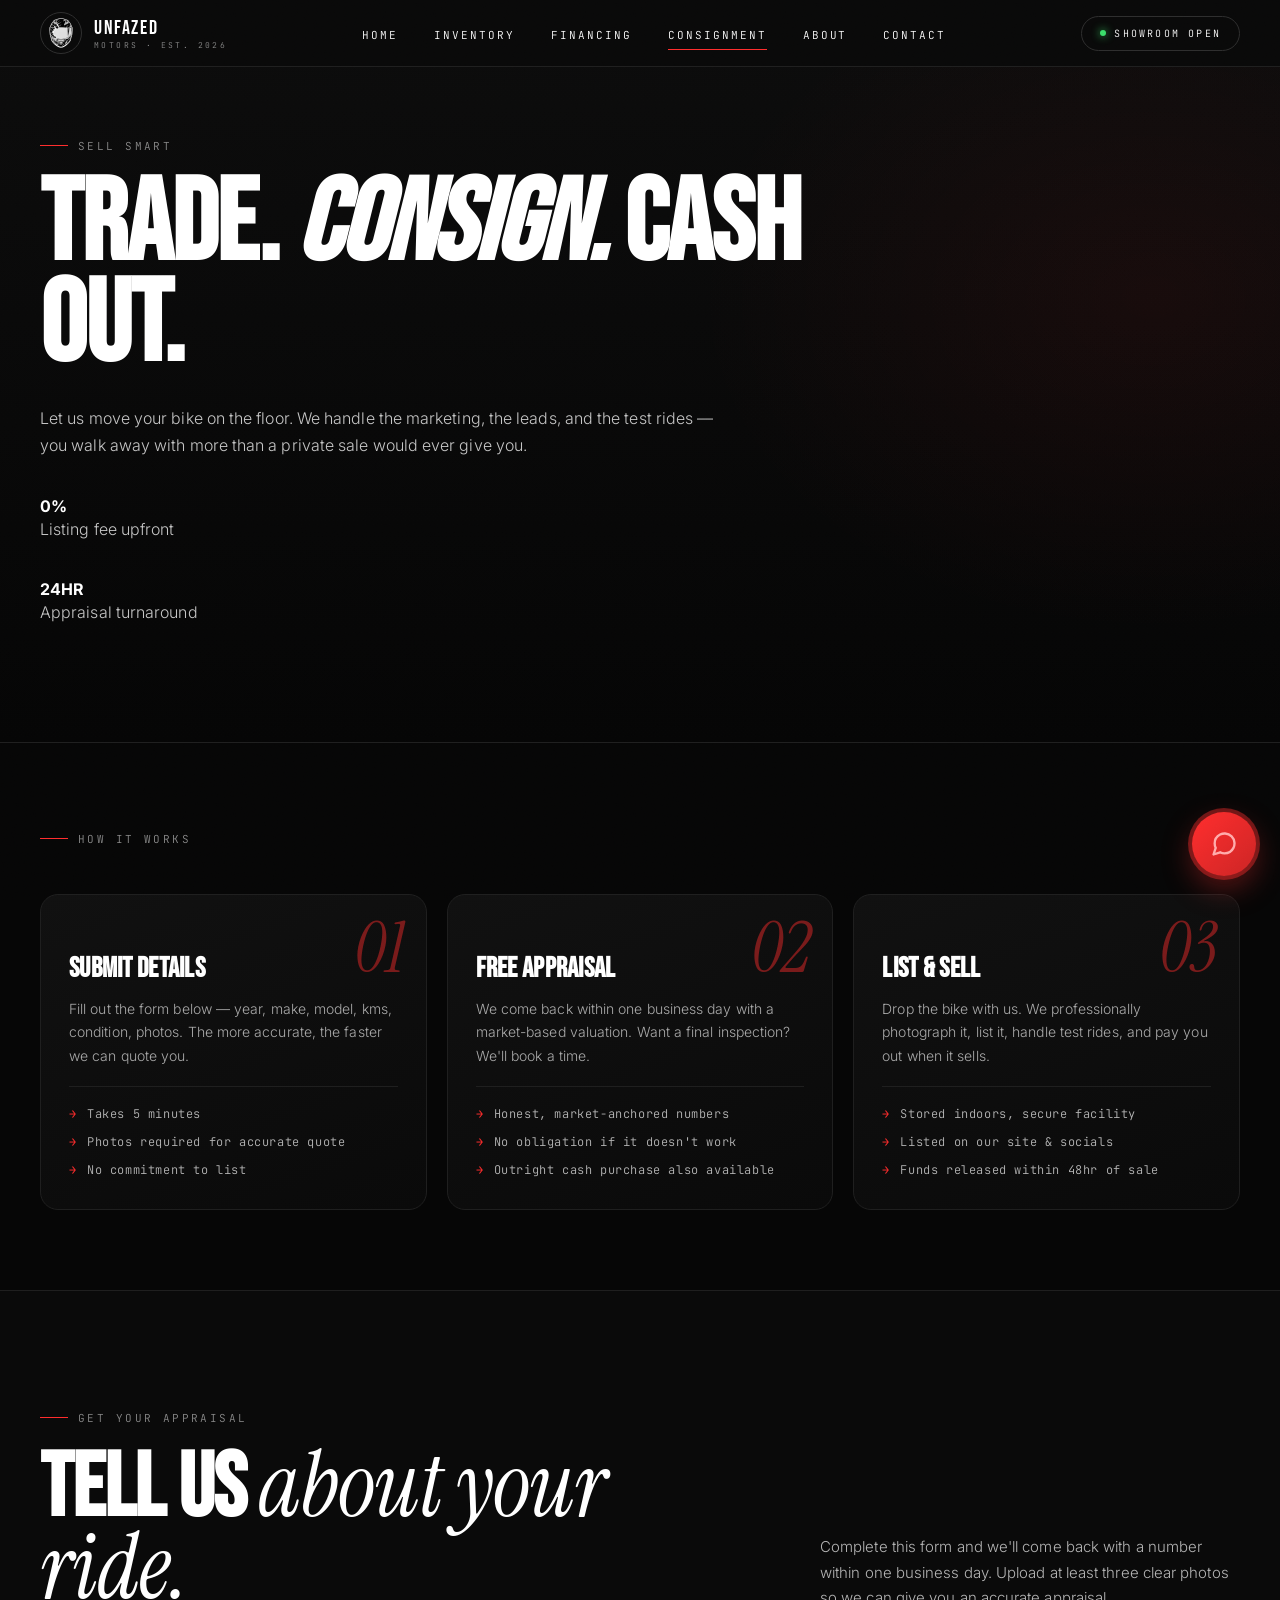
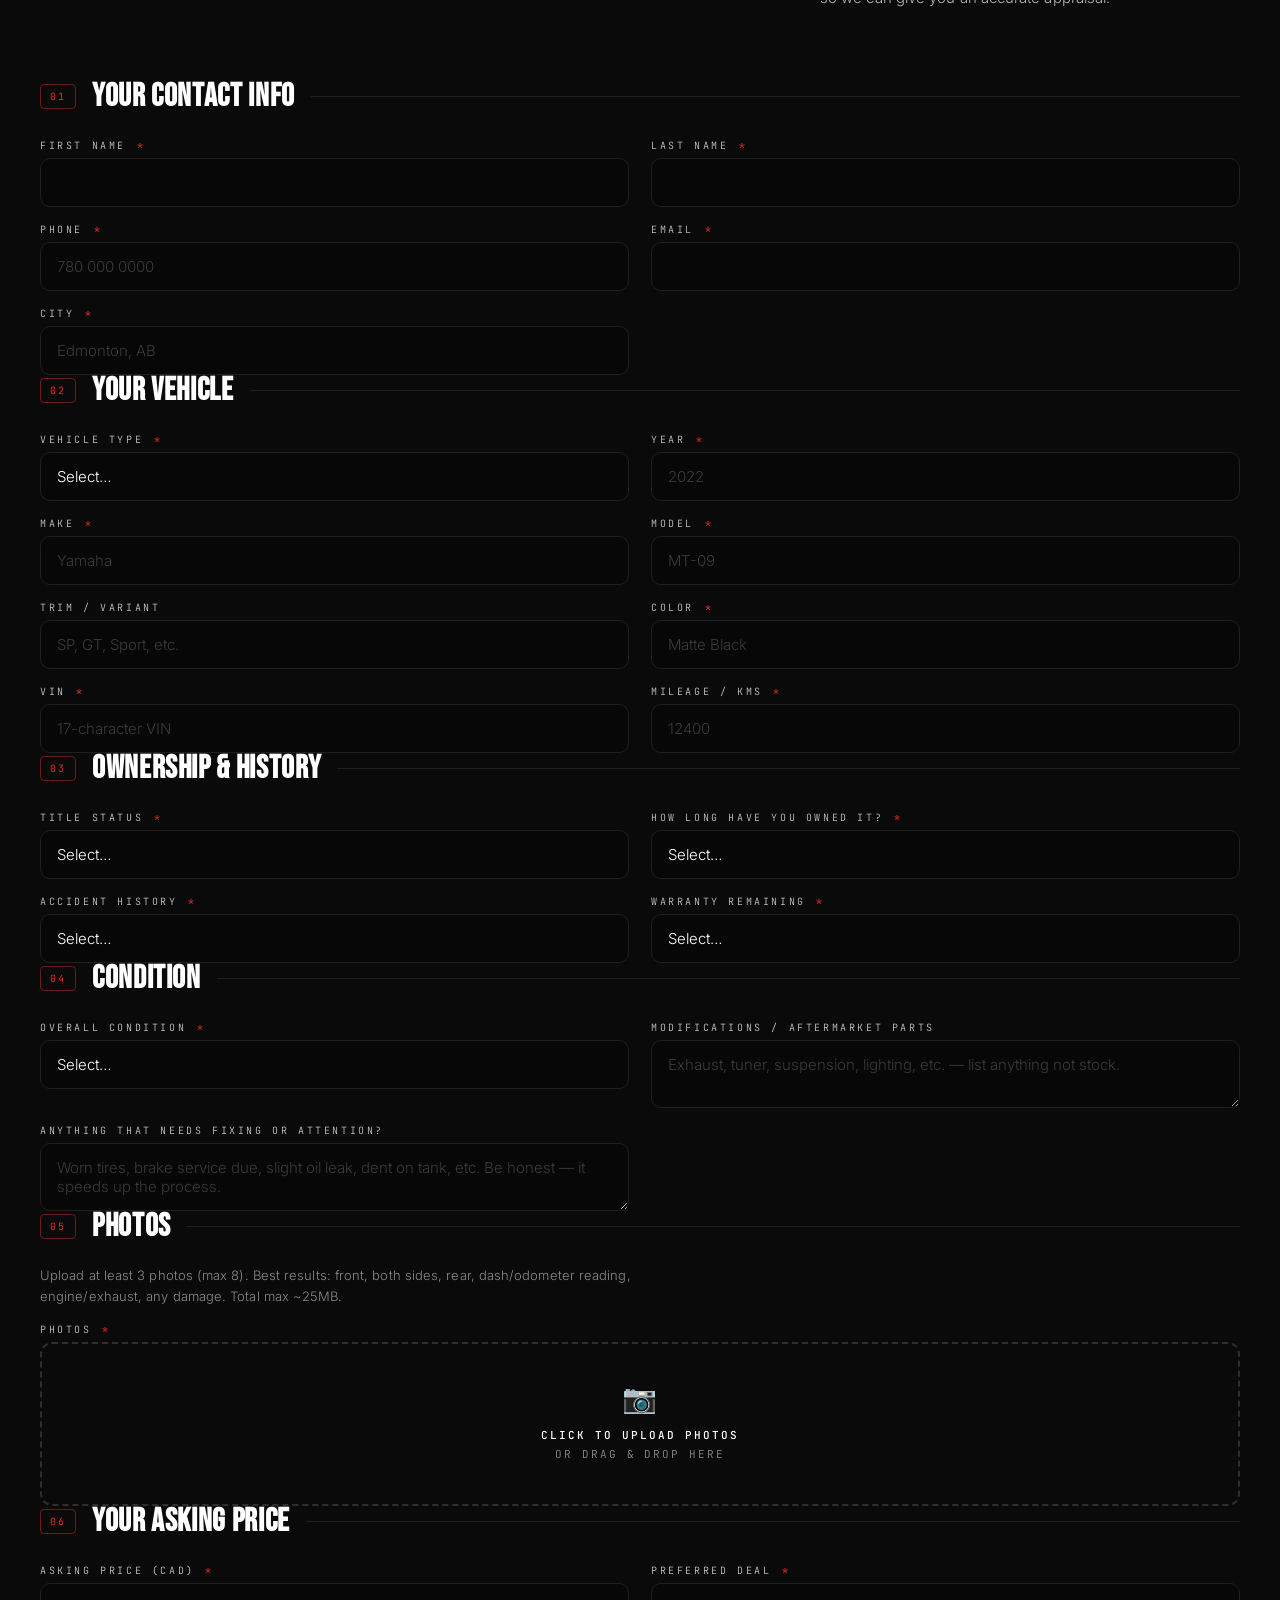
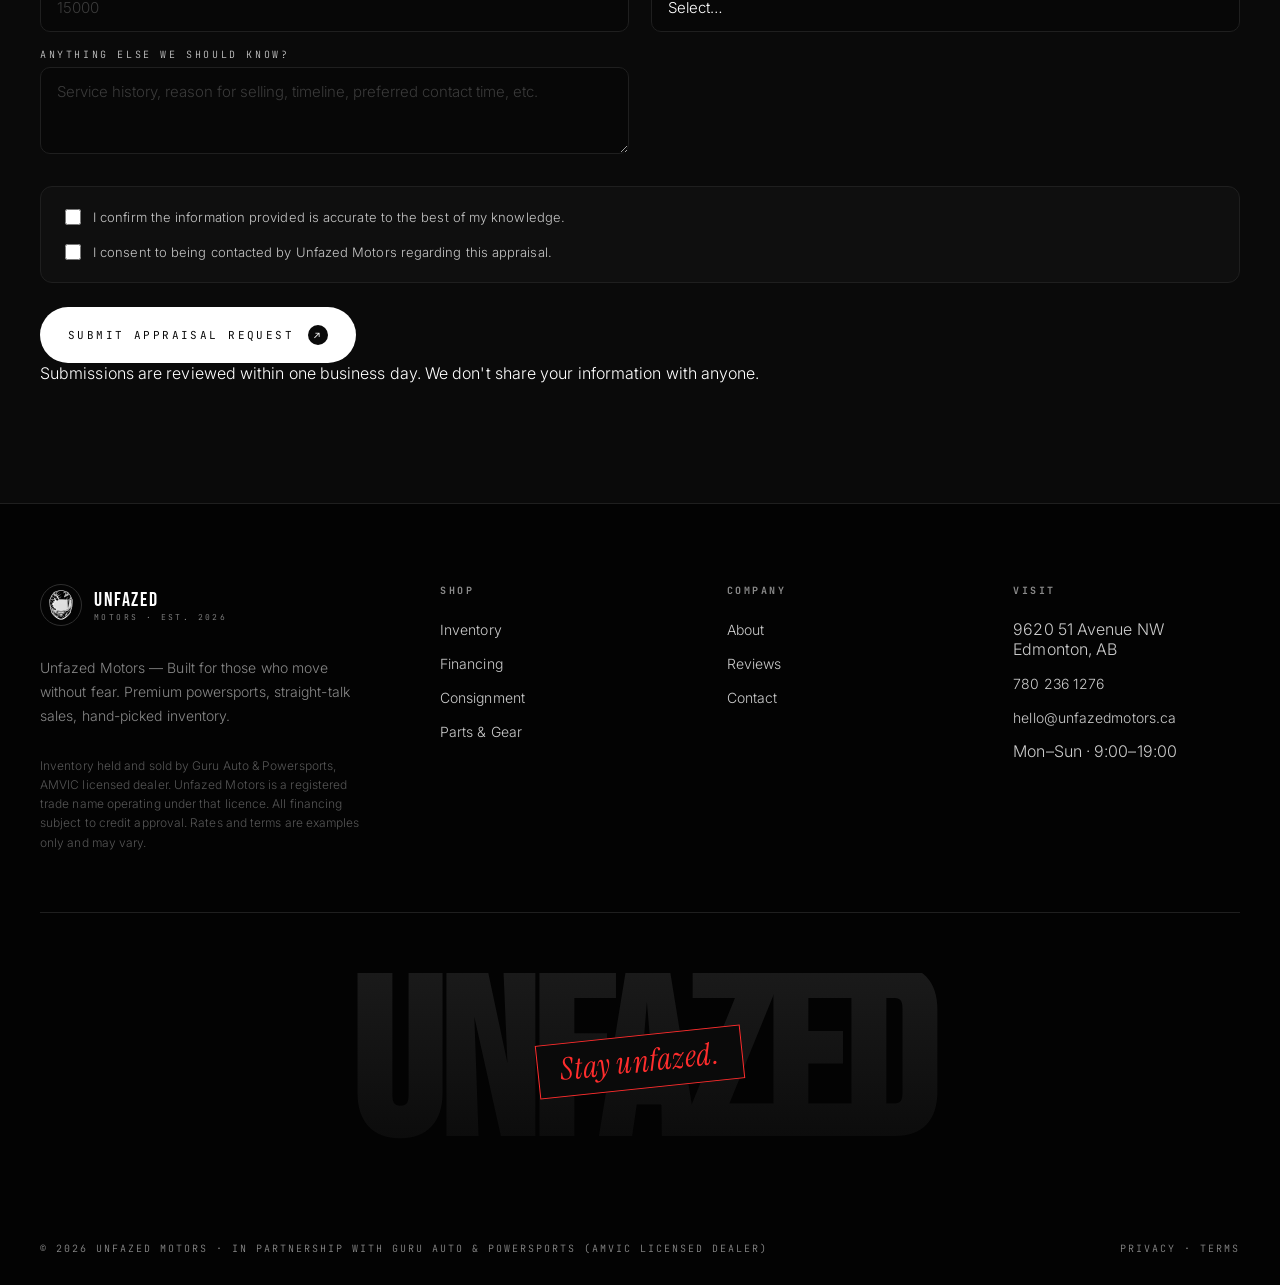
==== commit 37429728: "Mac Safari card structure fix + skip intro on touch devices" ====
--- a/consignment.html
+++ b/consignment.html
@@ -65,15 +65,11 @@
 
 <!-- ========== HOW IT WORKS ========== -->
 <div class="fin-why">
-  <div class="fin-why-head">
-    <span class="eyebrow">How it works</span>
-    <h2>Three steps. <em class="serif">No surprises.</em></h2>
-    <p>Submit your details, get an honest appraisal in 24 hours, and we'll handle the rest. You set your asking price — we work to get it.</p>
-  </div>
+  <span class="eyebrow fin-why-eyebrow">How it works</span>
   <div class="fin-why-grid">
 
     <div class="fin-why-card reveal">
-      <div class="wc-num">01</div>
+      <span class="wc-num">01</span>
       <h3>Submit details</h3>
       <p>Fill out the form below — year, make, model, kms, condition, photos. The more accurate, the faster we can quote you.</p>
       <ul>
@@ -84,7 +80,7 @@
     </div>
 
     <div class="fin-why-card reveal">
-      <div class="wc-num">02</div>
+      <span class="wc-num">02</span>
       <h3>Free appraisal</h3>
       <p>We come back within one business day with a market-based valuation. Want a final inspection? We'll book a time.</p>
       <ul>
@@ -95,7 +91,7 @@
     </div>
 
     <div class="fin-why-card reveal">
-      <div class="wc-num">03</div>
+      <span class="wc-num">03</span>
       <h3>List & sell</h3>
       <p>Drop the bike with us. We professionally photograph it, list it, handle test rides, and pay you out when it sells.</p>
       <ul>
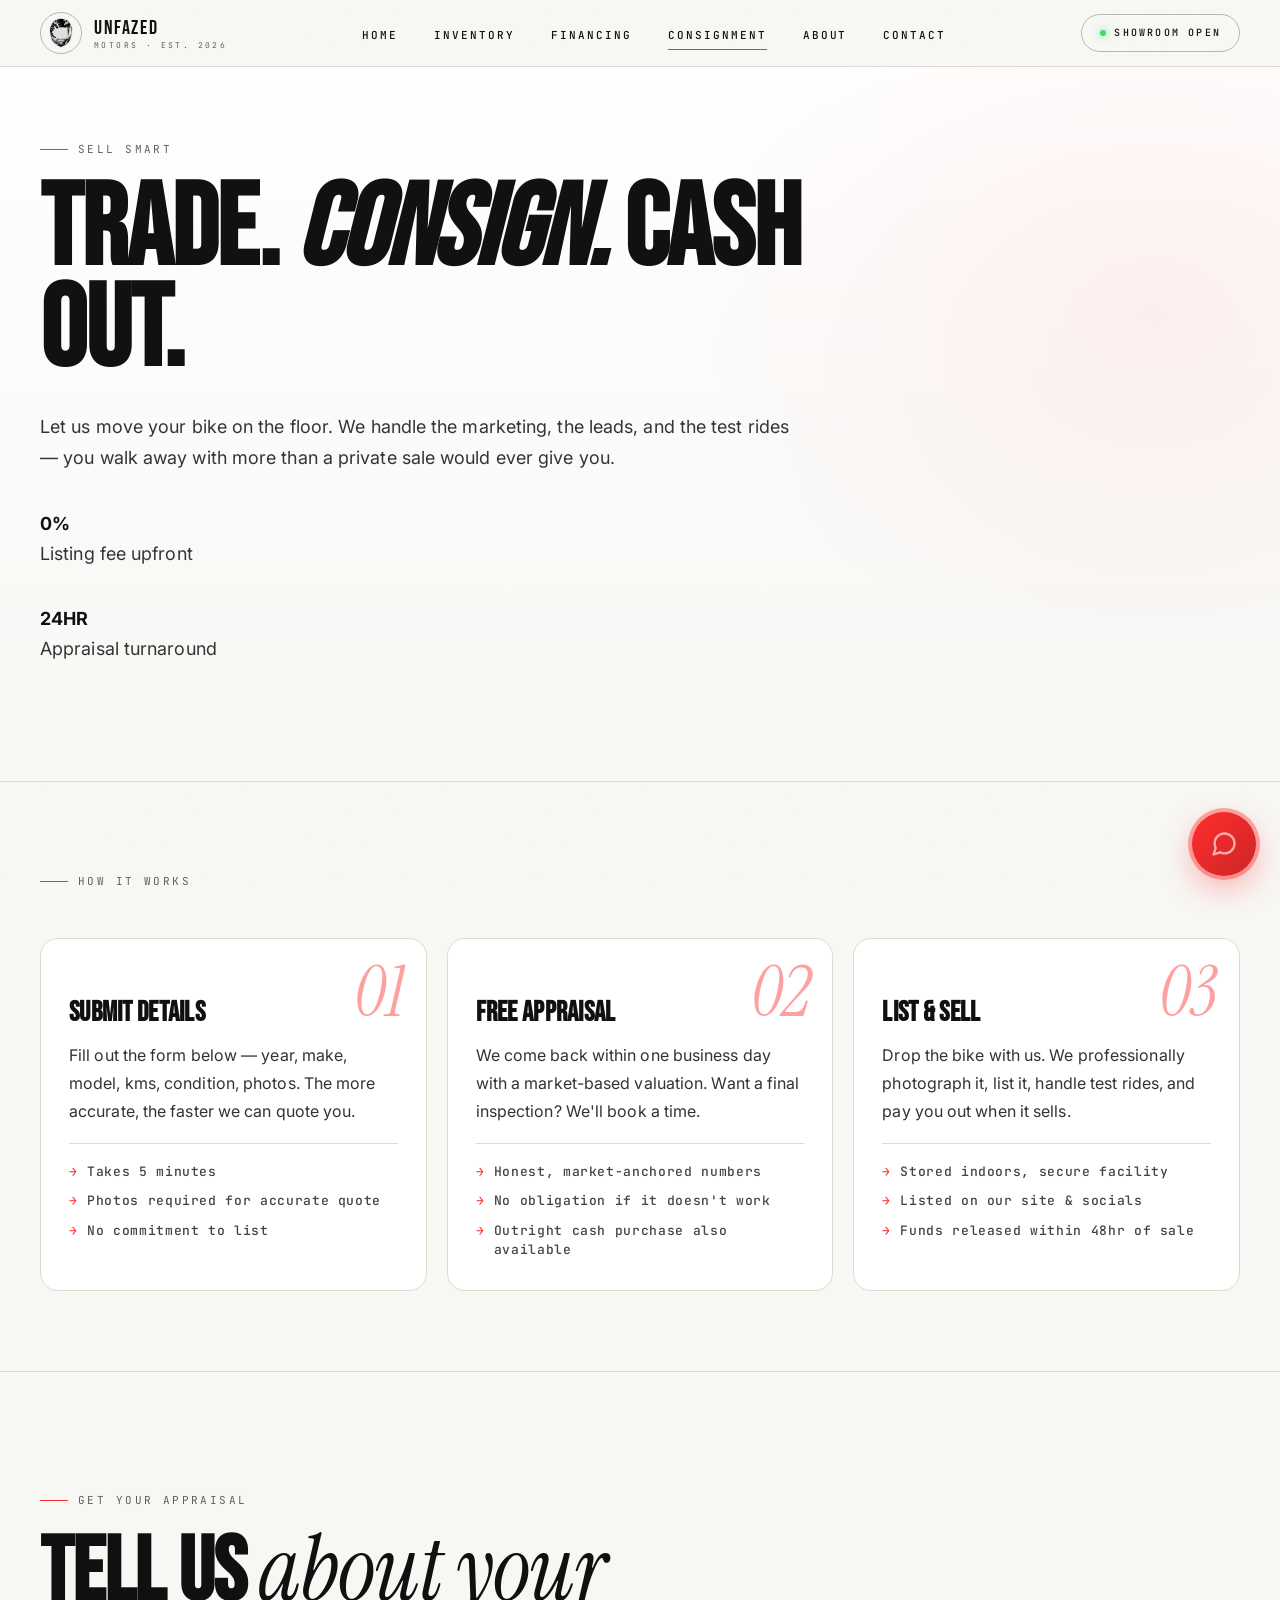
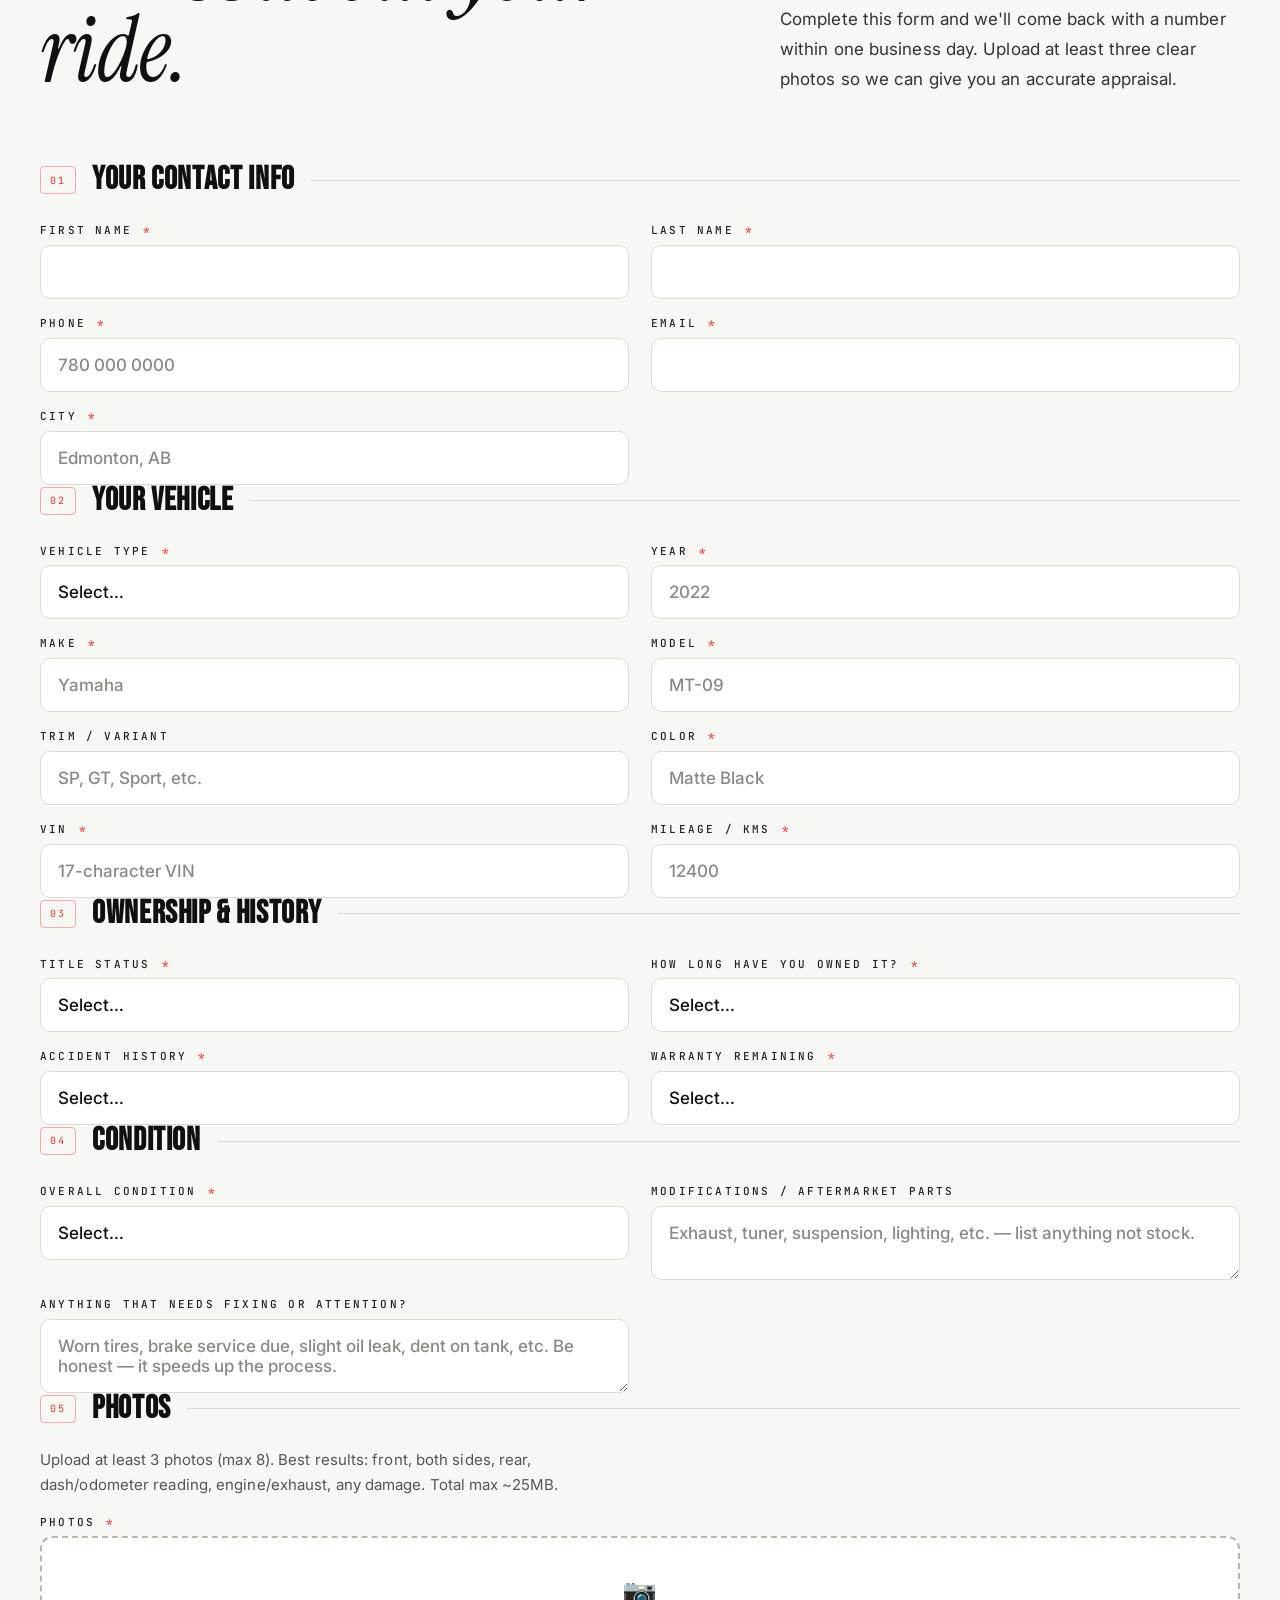
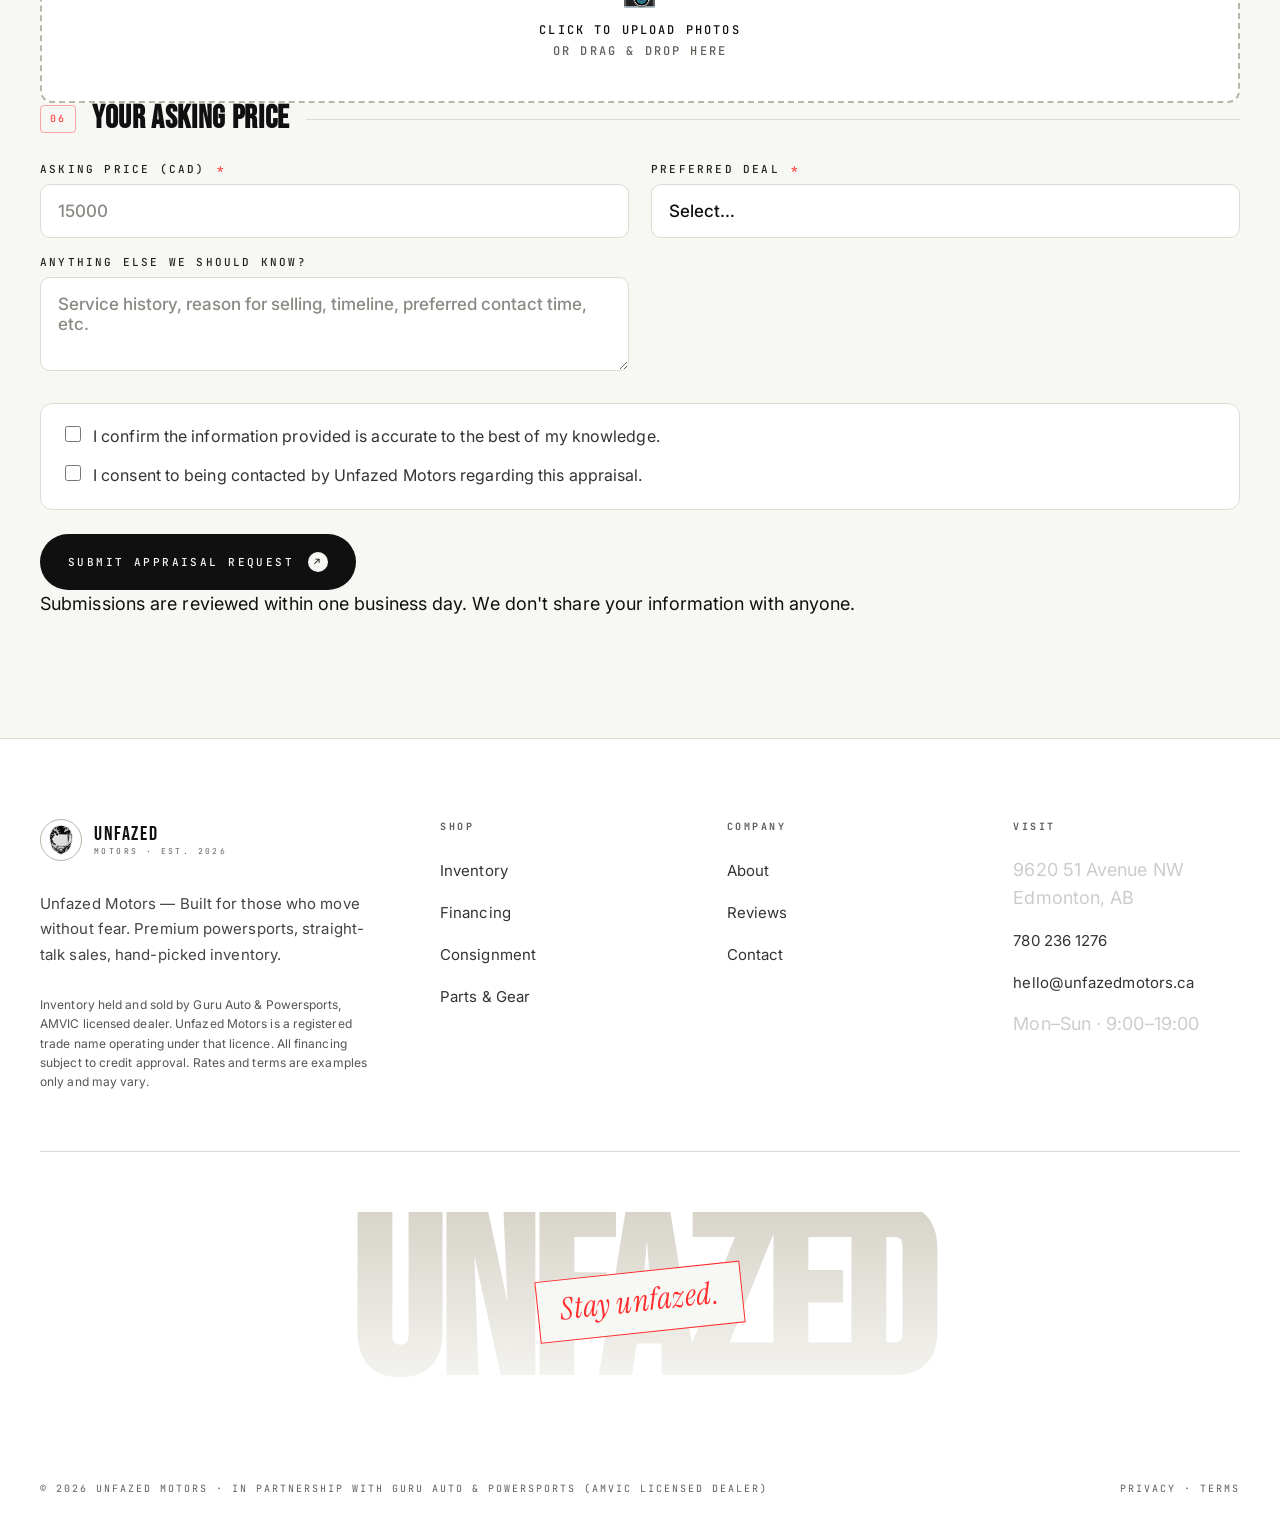
==== commit f48b0dda: "Fix financing and consignment form submissions" ====
--- a/consignment.html
+++ b/consignment.html
@@ -119,7 +119,7 @@
   <div id="conFormWrap">
     <form
       id="conForm"
-      action="https://formspree.io/f/xgorpqny"
+      action="https://formspree.io/f/mlgkwewr"
       method="POST"
       enctype="multipart/form-data"
       class="fin-form"
--- a/css/style.css
+++ b/css/style.css
@@ -3,27 +3,30 @@
    ================================================ */
 
 :root {
-  --bg: #0a0a0a;
-  --ink: #ffffff;
-  --mute: #8a8a8a;
-  --line: #1f1f1f;
-  --line-hi: #2e2e2e;
-  --card: #121212;
+  --bg: #f7f7f4;
+  --ink: #101010;
+  --mute: #5f5f5a;
+  --line: #dedbd2;
+  --line-hi: #bbb6aa;
+  --card: #ffffff;
   --accent: #ff2d2d;
   --accent-dim: #b81a1a;
-  --cream: #f5f1e8;
+  --cream: #171717;
 }
 
 *, *::before, *::after { margin: 0; padding: 0; box-sizing: border-box; }
-html { scroll-behavior: smooth; }
+html { scroll-behavior: smooth; -webkit-text-size-adjust: 100%; text-size-adjust: 100%; }
 body {
   background: var(--bg);
   color: var(--ink);
   font-family: 'Inter', sans-serif;
-  font-weight: 300;
+  font-size: 17px;
+  font-weight: 400;
+  line-height: 1.55;
   -webkit-font-smoothing: antialiased;
   overflow-x: hidden;
   letter-spacing: 0.005em;
+  min-width: 320px;
 }
 /* Film-grain overlay — disabled on mobile/touch because mix-blend-mode forces
    a full-page recomposite on every animation frame, which kills the marquee
@@ -40,6 +43,7 @@
   }
 }
 img { display: block; max-width: 100%; }
+input, select, textarea, button { font-size: 16px; }
 a { color: inherit; text-decoration: none; }
 button { font-family: inherit; cursor: pointer; border: none; background: none; color: inherit; }
 
@@ -64,14 +68,14 @@
 }
 /* iOS Safari: solid bg on stuck header; add backdrop-filter only where reliable */
 header.stuck {
-  background: #0a0a0a;
+  background: #f7f7f4;
   border-bottom: 1px solid var(--line);
   padding: 12px 40px;
 }
 @supports (backdrop-filter: blur(1px)) {
   @media (min-width: 1000px) {
     header.stuck {
-      background: rgba(10, 10, 10, 0.88);
+      background: rgba(247, 247, 244, 0.92);
       backdrop-filter: blur(14px);
       -webkit-backdrop-filter: blur(14px);
     }
@@ -92,7 +96,7 @@
 
 nav ul { list-style: none; display: flex; gap: 36px; align-items: center; }
 nav a {
-  font-family: 'JetBrains Mono', monospace; font-size: 11px; letter-spacing: 0.18em; text-transform: uppercase;
+  font-family: 'JetBrains Mono', monospace; font-size: 11px; font-weight: 500; letter-spacing: 0.18em; text-transform: uppercase;
   color: var(--ink); position: relative; padding: 8px 0; transition: color .25s;
 }
 nav a::after { content: ""; position: absolute; left: 0; bottom: 0; width: 0; height: 1px; background: var(--accent); transition: width .3s ease; }
@@ -100,7 +104,7 @@
 nav a.active { color: var(--ink); }
 
 .header-cta {
-  font-family: 'JetBrains Mono', monospace; font-size: 10px; letter-spacing: 0.22em; text-transform: uppercase;
+  font-family: 'JetBrains Mono', monospace; font-size: 10px; font-weight: 500; letter-spacing: 0.22em; text-transform: uppercase;
   padding: 10px 18px; border: 1px solid var(--line-hi); border-radius: 999px;
   transition: all .25s; display: flex; align-items: center; gap: 8px;
 }
@@ -121,9 +125,13 @@
 .mobile-nav {
   display: none;
   position: fixed; top: 0; left: 0; right: 0; bottom: 0; z-index: 99;
-  background: #0a0a0a;
+  min-height: 100vh;
+  min-height: 100dvh;
+  background: #f7f7f4;
   flex-direction: column; align-items: center; justify-content: center; gap: 32px;
   padding: 80px 40px 40px;
+  overflow-y: auto;
+  -webkit-overflow-scrolling: touch;
 }
 .mobile-nav.open { display: flex; }
 .mobile-nav a {
@@ -143,7 +151,7 @@
 .btn {
   display: inline-flex; align-items: center; gap: 14px;
   padding: 18px 28px;
-  font-family: 'JetBrains Mono', monospace; font-size: 11px; letter-spacing: 0.22em; text-transform: uppercase;
+  font-family: 'JetBrains Mono', monospace; font-size: 11px; font-weight: 500; letter-spacing: 0.22em; text-transform: uppercase;
   border-radius: 999px; transition: all .3s cubic-bezier(.2,.8,.2,1); position: relative; overflow: hidden;
 }
 .btn-primary { background: var(--ink); color: var(--bg); }
@@ -170,7 +178,7 @@
 .section-head .left { display: flex; flex-direction: column; gap: 22px; }
 .section-title { font-family: 'Bebas Neue', sans-serif; font-size: clamp(50px, 7vw, 100px); line-height: 0.88; letter-spacing: -0.01em; }
 .section-title em { font-family: 'Instrument Serif', serif; font-style: italic; font-weight: 400; text-transform: lowercase; }
-.section-head .right { color: #b5b5b5; font-size: 15px; line-height: 1.7; max-width: 420px; justify-self: end; }
+.section-head .right { color: #333; font-size: 17px; font-weight: 400; line-height: 1.75; max-width: 460px; justify-self: end; }
 
 /* ---- Inventory cards (shared) ---- */
 .inv-grid { display: grid; grid-template-columns: repeat(3, 1fr); gap: 24px; }
@@ -180,7 +188,7 @@
 }
 .card:hover { transform: translateY(-6px); border-color: var(--line-hi); }
 .card a { display: block; }
-.card-media { aspect-ratio: 4/3; background: radial-gradient(circle at 40% 40%, #1e1e1e 0%, #080808 75%); position: relative; overflow: hidden; }
+.card-media { aspect-ratio: 4/3; background: radial-gradient(circle at 40% 40%, #ffffff 0%, #ece9df 75%); position: relative; overflow: hidden; }
 .card-media img { width: 100%; height: 100%; object-fit: cover; transition: transform .5s cubic-bezier(.2,.8,.2,1); }
 .card:hover .card-media img { transform: scale(1.04); }
 .card-media .placeholder-svg { position: absolute; bottom: -4%; left: 50%; transform: translateX(-50%); width: 92%; transition: transform .5s cubic-bezier(.2,.8,.2,1); }
@@ -189,24 +197,24 @@
   position: absolute; top: 14px; left: 14px;
   font-family: 'JetBrains Mono', monospace; font-size: 9px; letter-spacing: 0.22em; text-transform: uppercase;
   padding: 6px 10px; border-radius: 4px;
-  background: rgba(255,255,255,0.08); backdrop-filter: blur(6px);
-  border: 1px solid rgba(255,255,255,0.1);
+  background: rgba(255,255,255,0.82); backdrop-filter: blur(6px);
+  border: 1px solid rgba(16,16,16,0.1);
 }
 .card-badge.badge-new { color: var(--accent); border-color: rgba(255,45,45,0.3); }
 .card-badge.badge-featured { color: #3adf6a; border-color: rgba(58,223,106,0.3); }
 .card-badge.badge-reduced { color: #f59e0b; border-color: rgba(245,158,11,0.3); }
 .card-body { padding: 22px 22px 24px; }
-.card-top { display: flex; justify-content: space-between; align-items: baseline; margin-bottom: 4px; font-family: 'JetBrains Mono', monospace; font-size: 10px; letter-spacing: 0.2em; text-transform: uppercase; color: var(--mute); }
-.card h3 { font-family: 'Bebas Neue', sans-serif; font-size: 28px; letter-spacing: 0.01em; line-height: 1; margin-bottom: 18px; }
+.card-top { display: flex; justify-content: space-between; align-items: baseline; margin-bottom: 4px; font-family: 'JetBrains Mono', monospace; font-size: 10px; font-weight: 500; letter-spacing: 0.2em; text-transform: uppercase; color: var(--mute); }
+.card h3 { font-family: 'Bebas Neue', sans-serif; font-size: 32px; letter-spacing: 0.01em; line-height: 1; margin-bottom: 18px; }
 .card-meta {
   display: flex; gap: 14px; margin-bottom: 18px; padding-bottom: 18px; border-bottom: 1px solid var(--line);
-  font-family: 'JetBrains Mono', monospace; font-size: 10px; letter-spacing: 0.15em; text-transform: uppercase; color: var(--mute);
+  font-family: 'JetBrains Mono', monospace; font-size: 10px; font-weight: 500; letter-spacing: 0.15em; text-transform: uppercase; color: var(--mute);
   flex-wrap: wrap;
 }
 .card-meta span { display: inline-flex; align-items: center; gap: 6px; }
 .card-meta span::before { content: ""; width: 3px; height: 3px; border-radius: 50%; background: var(--mute); }
 .card-foot { display: flex; justify-content: space-between; align-items: center; }
-.card-price { font-family: 'Bebas Neue', sans-serif; font-size: 26px; letter-spacing: 0.01em; }
+.card-price { font-family: 'Bebas Neue', sans-serif; font-size: 30px; letter-spacing: 0.01em; }
 .card-price small { font-family: 'JetBrains Mono', monospace; font-size: 9px; letter-spacing: 0.2em; text-transform: uppercase; color: var(--mute); display: block; margin-top: 2px; }
 .card-cta { width: 42px; height: 42px; border-radius: 50%; background: var(--ink); color: var(--bg); display: grid; place-items: center; transition: all .25s; flex-shrink: 0; }
 .card-cta:hover { background: var(--accent); color: var(--ink); transform: rotate(-45deg); }
@@ -214,19 +222,19 @@
 .card-status-sold .card-badge { background: rgba(0,0,0,0.6); color: var(--mute); border-color: var(--line); }
 
 /* ---- Footer ---- */
-footer { background: #030303; border-top: 1px solid var(--line); padding: 80px 40px 30px; }
+footer { background: #ffffff; border-top: 1px solid var(--line); padding: 80px 40px 30px; }
 .footer-top { display: grid; grid-template-columns: 1.5fr 1fr 1fr 1fr; gap: 60px; padding-bottom: 60px; border-bottom: 1px solid var(--line); }
 .foot-brand { display: flex; flex-direction: column; gap: 20px; }
 .foot-brand .brand { margin-bottom: 10px; }
-.foot-brand p { color: #888; font-size: 14px; line-height: 1.7; max-width: 320px; }
+.foot-brand p { color: #444; font-size: 15px; font-weight: 400; line-height: 1.7; max-width: 340px; }
 .foot-col h6 { font-family: 'JetBrains Mono', monospace; font-size: 10px; letter-spacing: 0.25em; text-transform: uppercase; color: var(--mute); margin-bottom: 22px; }
 .foot-col ul { list-style: none; display: flex; flex-direction: column; gap: 14px; }
-.foot-col a { font-size: 14px; color: #ccc; transition: color .2s; }
+.foot-col a { font-size: 15px; font-weight: 400; color: #333; transition: color .2s; }
 .foot-col a:hover { color: var(--accent); }
 .footer-mega { padding: 60px 0 50px; text-align: center; position: relative; }
 .footer-mega h1 {
   font-family: 'Bebas Neue', sans-serif; font-size: clamp(90px, 18vw, 290px); line-height: 0.82; letter-spacing: -0.02em;
-  background: linear-gradient(180deg, #1a1a1a 0%, #0a0a0a 100%);
+  background: linear-gradient(180deg, #d8d4ca 0%, #f7f7f4 100%);
   -webkit-background-clip: text; background-clip: text; -webkit-text-fill-color: transparent;
   user-select: none;
 }
@@ -284,8 +292,27 @@
   .inv-grid { grid-template-columns: 1fr 1fr; }
   .footer-top { grid-template-columns: 1fr 1fr; gap: 40px; }
   footer { padding: 60px 24px 24px; }
+  .card:hover,
+  .btn-primary:hover,
+  .btn-outline:hover {
+    transform: none;
+  }
 }
 @media (max-width: 600px) {
   .inv-grid { grid-template-columns: 1fr; }
   .footer-top { grid-template-columns: 1fr; }
-}
+  header { padding: 12px 16px; }
+  header.stuck { padding: 10px 16px; }
+  .brand-name { font-size: 18px; }
+  .brand-mark { width: 38px; height: 38px; }
+  .mobile-nav { gap: 24px; padding: 76px 24px 32px; }
+  .mobile-nav a { font-size: clamp(34px, 12vw, 46px); }
+  section, footer { padding-left: 18px; padding-right: 18px; }
+  .section-head { margin-bottom: 42px; }
+  .btn { width: 100%; justify-content: center; padding: 16px 20px; font-size: 10px; }
+  .card { border-radius: 12px; }
+  .card-body { padding: 18px; }
+  .card-top { gap: 12px; flex-wrap: wrap; }
+  .card h3 { font-size: 26px; }
+  .foot-bottom { align-items: flex-start; }
+}
--- a/css/financing.css
+++ b/css/financing.css
@@ -3,20 +3,36 @@
    ================================================ */
 
 :root {
-  --bg-2: #070707;
+  --bg-2: #ffffff;
   --mute-hi: #c5c5c5;
+}
+
+body.financing-page {
+  --bg: #f7f7f4;
+  --ink: #101010;
+  --mute: #5f5f5a;
+  --line: #dedbd2;
+  --line-hi: #bbb6aa;
+  --card: #ffffff;
+  --cream: #171717;
+  --bg-2: #ffffff;
+  --mute-hi: #333333;
+  background: #f7f7f4;
+  color: #101010;
+  font-size: 18px;
+  font-weight: 400;
 }
 
 /* ---- Force header stuck on this page ---- */
 /* financing.js also enforces this; belt-and-suspenders */
 body.financing-page #hdr {
-  background: #0a0a0a;
+  background: #f7f7f4;
   border-bottom: 1px solid var(--line);
   padding: 12px 40px;
 }
 @supports (backdrop-filter: blur(1px)) {
   body.financing-page #hdr {
-    background: rgba(10,10,10,0.88);
+    background: rgba(247,247,244,0.92);
     backdrop-filter: blur(14px);
     -webkit-backdrop-filter: blur(14px);
   }
@@ -31,7 +47,7 @@
 .fin-hero {
   padding: 130px 40px 80px;
   position: relative; overflow: hidden;
-  background: linear-gradient(180deg, #0c0c0c 0%, #050505 100%);
+  background: linear-gradient(180deg, #ffffff 0%, #f7f7f4 100%);
   border-bottom: 1px solid var(--line);
 }
 .fin-hero::before {
@@ -55,8 +71,8 @@
   letter-spacing: -0.02em;
 }
 .fin-hero p {
-  font-size: 16px; line-height: 1.7;
-  color: var(--mute-hi); max-width: 700px;
+  font-size: 18px; font-weight: 400; line-height: 1.75;
+  color: #333; max-width: 760px;
   margin-bottom: 36px;
 }
 
@@ -77,13 +93,13 @@
 /* ================================================
    WHY CARDS — 3-column row
    ================================================ */
-.fin-why { padding: 80px 40px; background: #060606; border-bottom: 1px solid var(--line); }
+.fin-why { padding: 80px 40px; background: #f7f7f4; border-bottom: 1px solid var(--line); }
 .fin-why-eyebrow { margin-bottom: 48px; }
 .fin-why-grid {
   display: grid; grid-template-columns: repeat(3, 1fr); gap: 20px;
 }
 .fin-why-card {
-  background: linear-gradient(160deg, #111 0%, #0a0a0a 100%);
+  background: #fff;
   border: 1px solid var(--line); border-radius: 18px;
   padding: 32px 28px 30px;
   position: relative; overflow: hidden;
@@ -101,7 +117,7 @@
   font-size: 28px; letter-spacing: 0.01em; line-height: 1;
   margin-bottom: 14px; margin-top: 28px;
 }
-.fin-why-card p { font-size: 14px; line-height: 1.7; color: #aaa; }
+.fin-why-card p { font-size: 16px; font-weight: 400; line-height: 1.75; color: #333; }
 
 /* ================================================
    FORM LAYOUT — main + sidebar
@@ -132,11 +148,17 @@
   color: var(--accent); border: 1px solid rgba(255,45,45,0.4);
   border-radius: 4px; padding: 5px 9px;
   white-space: nowrap; flex-shrink: 0;
+  min-height: 28px;
+  display: inline-grid;
+  place-items: center;
 }
 .fs-section-title {
   font-family: 'Bebas Neue', sans-serif;
   font-size: 32px; letter-spacing: 0.02em;
   line-height: 1; flex-shrink: 0;
+  min-height: 28px;
+  display: flex;
+  align-items: center;
 }
 .fs-section-rule { flex: 1; height: 1px; background: var(--line); }
 
@@ -161,21 +183,21 @@
 .fs-field { display: flex; flex-direction: column; gap: 7px; }
 .fs-label {
   font-family: 'JetBrains Mono', monospace;
-  font-size: 10px; letter-spacing: 0.26em; text-transform: uppercase;
-  color: var(--mute-hi); line-height: 1;
+  font-size: 11px; font-weight: 500; letter-spacing: 0.2em; text-transform: uppercase;
+  color: #222; line-height: 1.25;
 }
 .fs-label .req { font-style: normal; color: var(--accent); margin-left: 2px; }
 
 .fs-input,
 .fs-select,
 .fs-textarea {
-  background: var(--bg-2);
+  background: #fff;
   border: 1px solid var(--line);
   border-radius: 10px;
-  padding: 14px 16px;
+  padding: 16px 17px;
   font-family: 'Inter', sans-serif;
-  font-size: 15px; font-weight: 300;
-  color: var(--ink);
+  font-size: 17px; font-weight: 500;
+  color: #111;
   outline: none;
   transition: border-color .2s;
   -webkit-appearance: none;
@@ -186,11 +208,12 @@
 .fs-select:focus,
 .fs-textarea:focus {
   border-color: var(--accent);
+  box-shadow: 0 0 0 3px rgba(255,45,45,0.12);
 }
 .fs-input::placeholder,
-.fs-textarea::placeholder { color: #3a3a3a; }
+.fs-textarea::placeholder { color: #8a8a84; }
 .fs-select { color: var(--ink); cursor: pointer; }
-.fs-select option { background: #111; color: var(--ink); }
+.fs-select option { background: #fff; color: #111; }
 .fs-textarea { resize: vertical; min-height: 110px; }
 
 .fs-select-wrap { position: relative; }
@@ -209,15 +232,15 @@
    DISCLOSURE BLOCK
    ================================================ */
 .fs-disclosure {
-  background: var(--bg-2);
+  background: #fff;
   border: 1px solid var(--line);
   border-radius: 12px;
   padding: 22px 24px;
   margin-bottom: 24px;
 }
 .fs-disclosure p {
-  font-size: 12px; line-height: 1.75;
-  color: #777; font-family: 'Inter', sans-serif;
+  font-size: 14px; font-weight: 400; line-height: 1.75;
+  color: #444; font-family: 'Inter', sans-serif;
 }
 
 /* ================================================
@@ -226,7 +249,7 @@
 .fs-checks { display: flex; flex-direction: column; gap: 14px; margin-bottom: 28px; }
 .fs-check {
   display: flex; align-items: flex-start; gap: 14px;
-  cursor: pointer; font-size: 14px; line-height: 1.55; color: var(--mute-hi);
+  cursor: pointer; font-size: 16px; font-weight: 400; line-height: 1.6; color: #333;
   user-select: none;
 }
 .fs-check input[type="checkbox"] {
@@ -269,7 +292,7 @@
 .fin-submit-note {
   font-family: 'JetBrains Mono', monospace;
   font-size: 10px; letter-spacing: 0.16em; text-transform: uppercase;
-  color: var(--mute); text-align: center;
+  color: #555; text-align: center;
   margin-top: 16px; line-height: 1.7;
 }
 
@@ -299,7 +322,7 @@
   font-style: italic; font-weight: 400;
   text-transform: lowercase; color: var(--cream);
 }
-.fin-success-block p { color: var(--mute-hi); font-size: 16px; line-height: 1.65; max-width: 480px; margin: 0 auto 36px; }
+.fin-success-block p { color: #333; font-size: 18px; font-weight: 400; line-height: 1.7; max-width: 540px; margin: 0 auto 36px; }
 .fin-success-btns { display: flex; gap: 14px; justify-content: center; flex-wrap: wrap; }
 
 .fin-error-block {
@@ -315,7 +338,7 @@
    SIDEBAR
    ================================================ */
 .fin-sidebar {
-  background: var(--bg-2);
+  background: #fff;
   border: 1px solid var(--line);
   border-radius: 18px;
   padding: 32px 28px;
@@ -341,9 +364,9 @@
   color: var(--mute); margin-bottom: 6px; display: block;
 }
 .sb-row-val {
-  font-size: 14px; line-height: 1.55; color: var(--mute-hi);
-}
-.sb-row-val a { color: var(--mute-hi); transition: color .2s; }
+  font-size: 16px; font-weight: 400; line-height: 1.6; color: #333;
+}
+.sb-row-val a { color: #333; transition: color .2s; }
 .sb-row-val a:hover { color: var(--ink); }
 .sb-divider { height: 1px; background: var(--line); margin: 24px 0; }
 
@@ -356,7 +379,7 @@
   border: 1px solid var(--line); border-radius: 12px; overflow: hidden;
 }
 .sb-stat {
-  background: #0a0a0a; padding: 18px 16px;
+  background: #fff; padding: 18px 16px;
 }
 .sb-stat b {
   font-family: 'Bebas Neue', sans-serif;
@@ -381,7 +404,7 @@
 .fin-faq {
   padding: 80px 40px;
   border-top: 1px solid var(--line);
-  background: #060606;
+  background: #f7f7f4;
 }
 .fin-faq .section-head { margin-bottom: 48px; }
 .fin-faq .section-head h2 em.serif {
@@ -420,7 +443,7 @@
 }
 .faq-body {
   padding: 0 0 22px;
-  font-size: 15px; line-height: 1.75; color: #aaa; max-width: 760px;
+  font-size: 17px; font-weight: 400; line-height: 1.75; color: #333; max-width: 820px;
 }
 
 /* ================================================
--- a/css/consignment.css
+++ b/css/consignment.css
@@ -18,10 +18,11 @@
   display: flex; flex-direction: column; gap: 10px;
 }
 .fin-why-card ul li {
-  font-size: 12px;
+  font-size: 13px;
+  font-weight: 500;
   font-family: 'JetBrains Mono', monospace;
   letter-spacing: 0.05em;
-  color: #b5b5b5;
+  color: #444;
   padding-left: 18px;
   position: relative;
   line-height: 1.5;
@@ -35,7 +36,7 @@
 
 /* ---- Help text under block titles ---- */
 .fs-block-help {
-  font-size: 13px; color: var(--mute); line-height: 1.65;
+  font-size: 15px; font-weight: 400; color: #555; line-height: 1.7;
   margin: -6px 0 18px; max-width: 600px;
 }
 
@@ -49,7 +50,7 @@
 .fs-file-drop {
   display: flex; flex-direction: column; align-items: center; justify-content: center;
   gap: 14px;
-  background: var(--bg);
+  background: #fff;
   border: 2px dashed var(--line-hi);
   border-radius: 12px;
   padding: 40px 24px;
@@ -70,7 +71,7 @@
   font-size: 28px; line-height: 1;
 }
 .fs-file-text {
-  font-family: 'JetBrains Mono', monospace; font-size: 11px;
+  font-family: 'JetBrains Mono', monospace; font-size: 12px; font-weight: 500;
   letter-spacing: 0.18em; text-transform: uppercase;
   color: var(--mute); line-height: 1.7;
 }
@@ -93,7 +94,7 @@
 .fs-consent {
   margin: 32px 0 24px;
   padding: 20px 24px;
-  background: rgba(255, 255, 255, 0.02);
+  background: #fff;
   border: 1px solid var(--line);
   border-radius: 12px;
   display: flex; flex-direction: column; gap: 14px;
@@ -101,7 +102,7 @@
 .fs-consent-row {
   display: flex; align-items: flex-start; gap: 12px;
   cursor: pointer;
-  font-size: 13px; line-height: 1.6; color: #c5c5c5;
+  font-size: 16px; font-weight: 400; line-height: 1.6; color: #333;
 }
 .fs-consent-row input[type="checkbox"] {
   accent-color: var(--accent);
